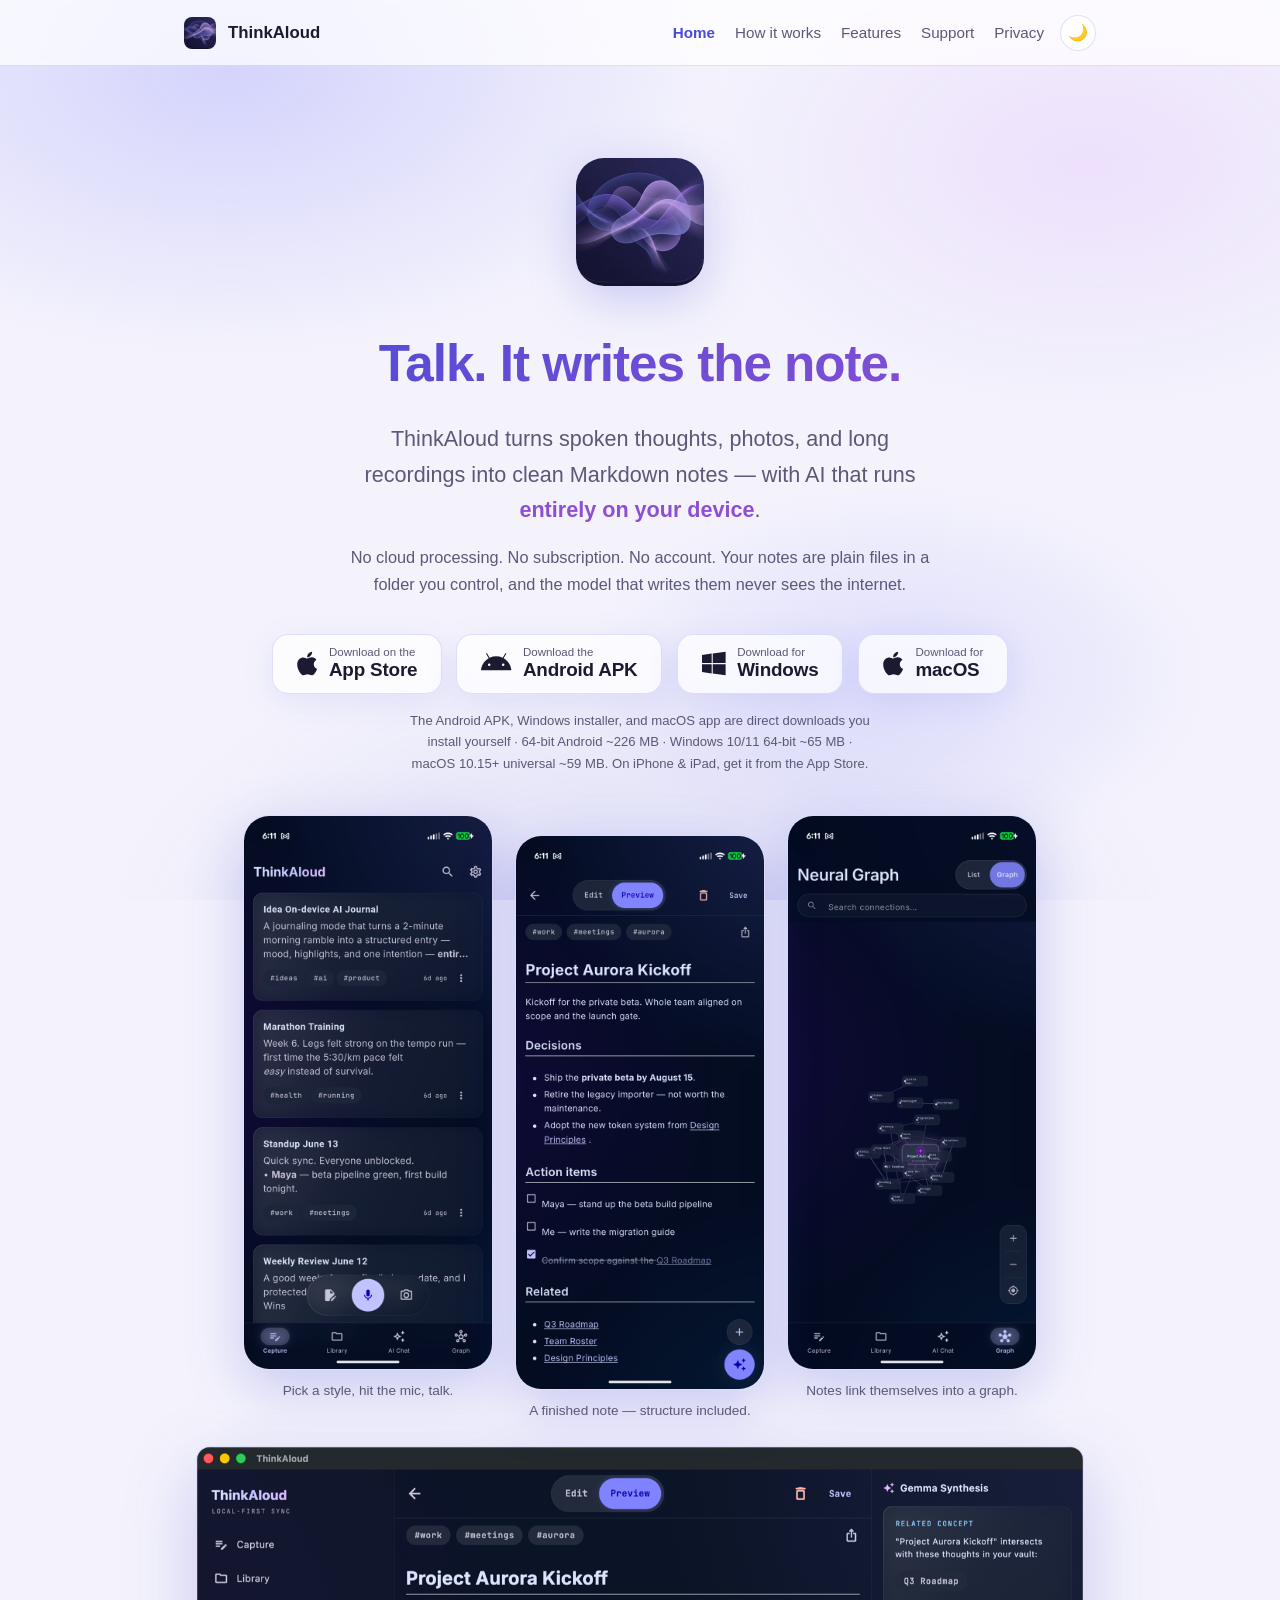
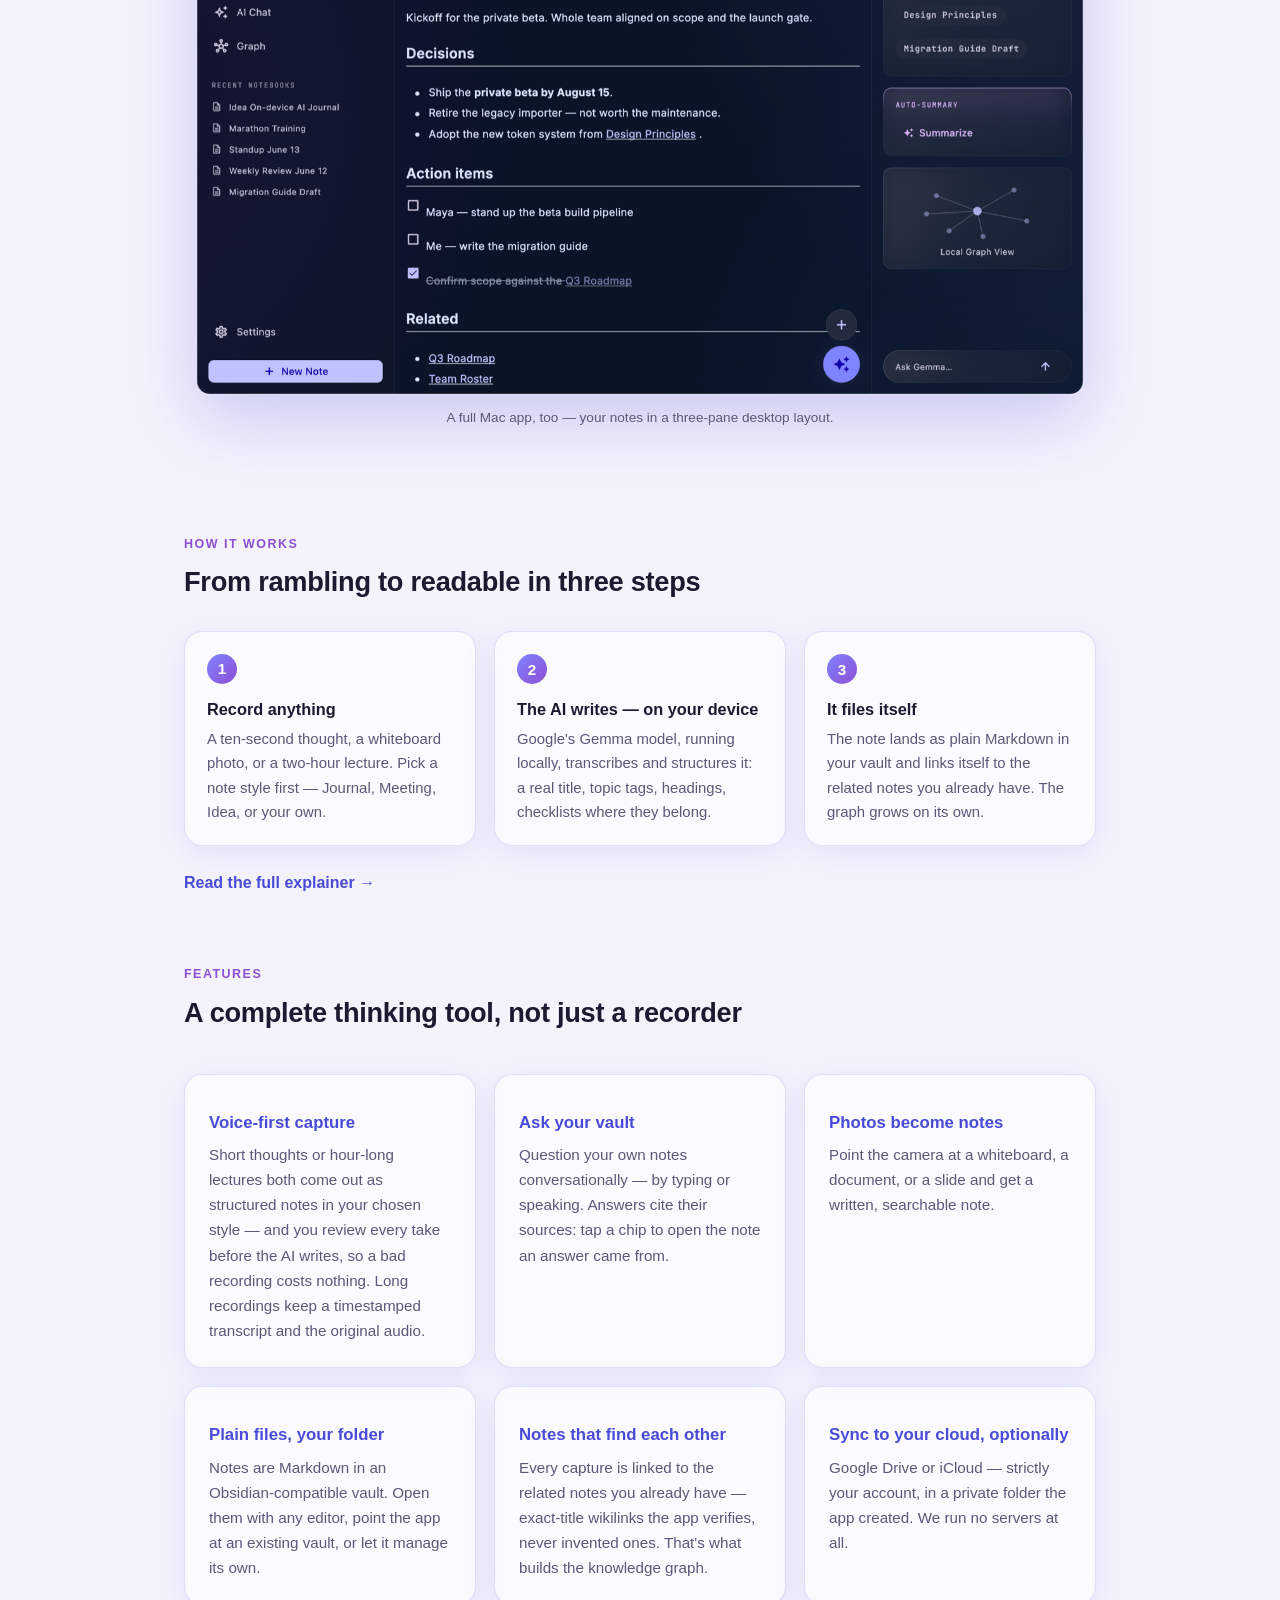
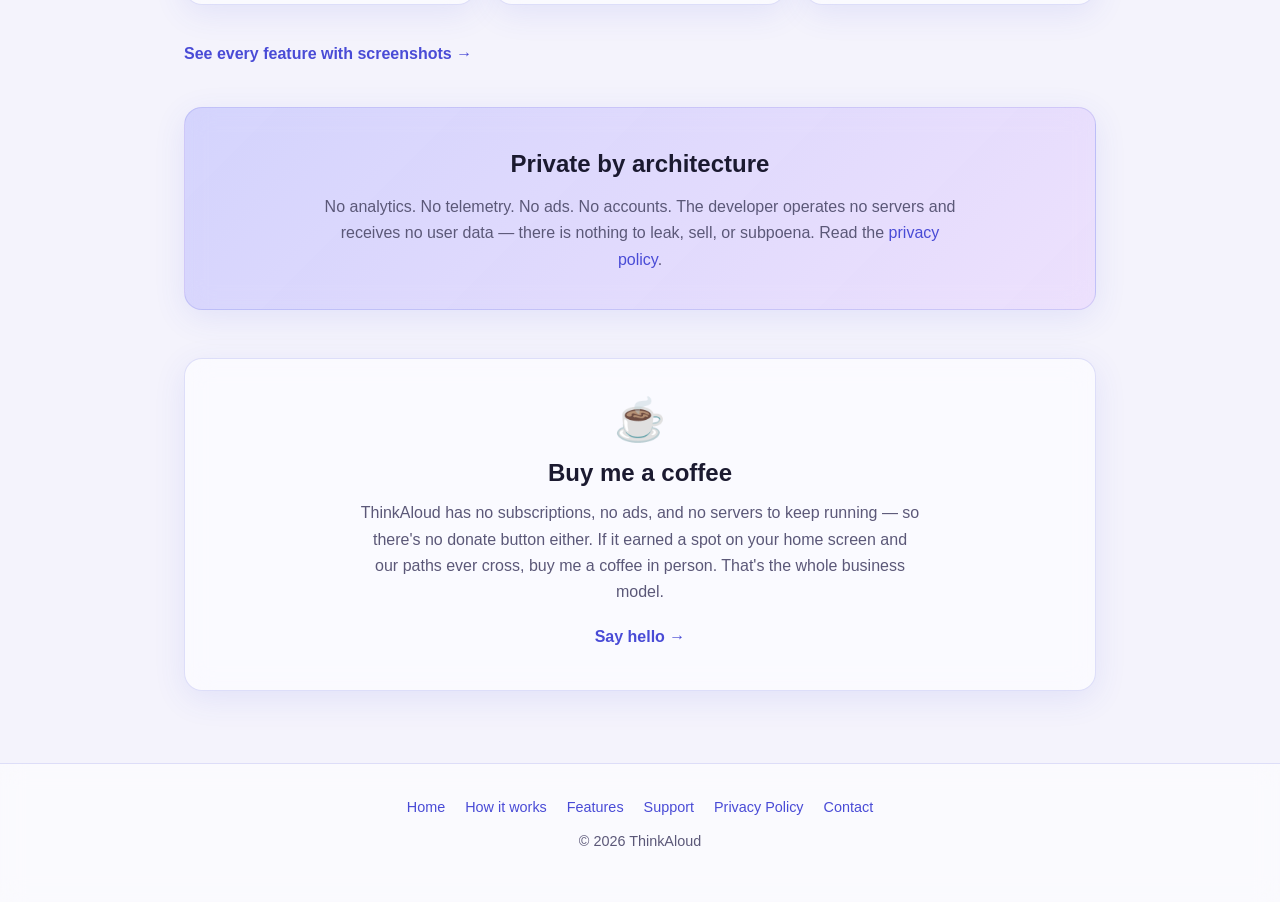
==== index.html @ c4c435a3 "feat(site): refresh app screenshots + add macOS desktop shots - Regenerate all six phone screenshots" ====
<!DOCTYPE html>
<html lang="en">
<head>
  <meta charset="utf-8">
  <meta name="viewport" content="width=device-width, initial-scale=1">
  <title>ThinkAloud — Talk. It writes the note. 100% on-device AI.</title>
  <meta name="description" content="ThinkAloud turns voice notes, photos, and quick thoughts into clean, organized Markdown notes — using AI that runs entirely on your device. No cloud processing, no subscriptions, no accounts.">
  <meta property="og:title" content="ThinkAloud">
  <meta property="og:description" content="Talk. It writes the note. 100% on-device AI.">
  <meta property="og:image" content="https://ghanashyamvtatti.github.io/thinkaloud-site/assets/icon.png">
  <link rel="icon" type="image/png" href="assets/icon.png">
  <link rel="apple-touch-icon" href="assets/icon.png">
  <link rel="stylesheet" href="assets/style.css?v=3">
  <script src="assets/theme.js?v=2"></script>
</head>
<body>

<a class="skip-link" href="#main">Skip to content</a>

<header class="site">
  <div class="wrap">
    <img src="assets/icon.png" alt="">
    <span class="name">ThinkAloud</span>
    <nav aria-label="Main">
      <a href="./" aria-current="page">Home</a>
      <a href="how/">How it works</a>
      <a href="features/">Features</a>
      <a href="support/">Support</a>
      <a href="privacy/">Privacy</a>
      <button class="theme-toggle" onclick="toggleTheme()" aria-label="Dark mode" aria-pressed="false"><span class="sun">☀️</span><span class="moon">🌙</span></button>
    </nav>
  </div>
</header>

<main id="main">
<section class="hero">
  <div class="wrap">
    <img class="icon" src="assets/icon.png" alt="ThinkAloud app icon">
    <h1>Talk. It writes the note.</h1>
    <p class="tagline">ThinkAloud turns spoken thoughts, photos, and long recordings
    into clean Markdown notes — with AI that runs <strong>entirely on your device</strong>.</p>
    <p class="sub">No cloud processing. No subscription. No account. Your notes are
    plain files in a folder you control, and the model that writes them never
    sees the internet.</p>
    <div class="store-buttons">
      <a class="store-btn" href="https://apps.apple.com/us/app/thinkaloud-notes/id6776892222"
         target="_blank" rel="noopener"
         aria-label="Download ThinkAloud on the App Store">
        <svg class="store-icon" viewBox="0 0 384 512" aria-hidden="true" focusable="false"><path d="M318.7 268.7c-.2-36.7 16.4-64.4 50-84.8-18.8-26.9-47.2-41.7-84.7-44.6-35.5-2.8-74.3 20.7-88.5 20.7-15 0-49.4-19.7-76.4-19.7C63.3 141.2 4 184.8 4 273.5q0 39.3 14.4 81.2c12.8 36.7 59 126.7 107.2 125.2 25.2-.6 43-17.9 75.8-17.9 31.8 0 48.3 17.9 76.4 17.9 48.6-.7 90.4-82.5 102.6-119.3-65.2-30.7-61.7-90-61.7-91.9zm-56.6-164.2c27.3-32.4 24.8-61.9 24-72.5-24.1 1.4-52 16.4-67.9 34.9-17.5 19.8-27.8 44.3-25.6 71.9 26.1 2 49.9-11.4 69.5-34.3z"/></svg>
        <span class="store-txt">
          <span class="store-small">Download on the</span>
          <span class="store-large">App&nbsp;Store</span>
        </span>
      </a>
      <a class="store-btn" href="https://github.com/ghanashyamvtatti/thinkaloud-site/releases/latest/download/thinkaloud-android.apk"
         aria-label="Download the ThinkAloud Android APK, version 1.0.1 — direct download">
        <svg class="store-icon" viewBox="0 0 576 512" aria-hidden="true" focusable="false"><path d="M420.55 301.93a24 24 0 1 1 24-24 24 24 0 0 1-24 24m-265.1 0a24 24 0 1 1 24-24 24 24 0 0 1-24 24m273.7-144.48 47.94-83a10 10 0 1 0-17.27-10l-48.54 84.07a301.25 301.25 0 0 0-246.56 0L116.18 64.45a10 10 0 1 0-17.27 10l47.94 83C64.53 202.22 8.24 285.55 0 384h576c-8.24-98.45-64.54-181.78-146.85-226.55"/></svg>
        <span class="store-txt">
          <span class="store-small">Download the</span>
          <span class="store-large">Android&nbsp;APK</span>
        </span>
      </a>
      <a class="store-btn" href="https://github.com/ghanashyamvtatti/thinkaloud-site/releases/latest/download/thinkaloud-windows-setup.exe"
         aria-label="Download the ThinkAloud Windows installer — direct download">
        <svg class="store-icon" viewBox="0 0 448 512" aria-hidden="true" focusable="false"><path d="M0 93.7l183.6-25.3v177.4H0V93.7zm0 324.6l183.6 25.3V268.4H0v149.9zm203.8 28L448 480V268.4H203.8v177.9zm0-380.6v180.1H448V32L203.8 65.7z"/></svg>
        <span class="store-txt">
          <span class="store-small">Download for</span>
          <span class="store-large">Windows</span>
        </span>
      </a>
      <a class="store-btn" href="https://github.com/ghanashyamvtatti/thinkaloud-site/releases/latest/download/thinkaloud-macos.dmg"
         aria-label="Download the ThinkAloud macOS app, universal build for macOS 10.15+ — direct download">
        <svg class="store-icon" viewBox="0 0 384 512" aria-hidden="true" focusable="false"><path d="M318.7 268.7c-.2-36.7 16.4-64.4 50-84.8-18.8-26.9-47.2-41.7-84.7-44.6-35.5-2.8-74.3 20.7-88.5 20.7-15 0-49.4-19.7-76.4-19.7C63.3 141.2 4 184.8 4 273.5q0 39.3 14.4 81.2c12.8 36.7 59 126.7 107.2 125.2 25.2-.6 43-17.9 75.8-17.9 31.8 0 48.3 17.9 76.4 17.9 48.6-.7 90.4-82.5 102.6-119.3-65.2-30.7-61.7-90-61.7-91.9zm-56.6-164.2c27.3-32.4 24.8-61.9 24-72.5-24.1 1.4-52 16.4-67.9 34.9-17.5 19.8-27.8 44.3-25.6 71.9 26.1 2 49.9-11.4 69.5-34.3z"/></svg>
        <span class="store-txt">
          <span class="store-small">Download for</span>
          <span class="store-large">macOS</span>
        </span>
      </a>
    </div>
    <p class="store-note">The Android APK, Windows installer, and macOS app are direct
    downloads you install yourself · 64-bit&nbsp;Android ~226&nbsp;MB · Windows&nbsp;10/11
    64-bit ~65&nbsp;MB · macOS&nbsp;10.15+ universal ~59&nbsp;MB.
    On iPhone &amp; iPad, get it from the App&nbsp;Store.</p>

    <div class="shots">
      <figure class="phone">
        <img src="assets/shots/site-01-capture.png" alt="Capture screen with template picker and recent notes" loading="lazy">
        <figcaption>Pick a style, hit the mic, talk.</figcaption>
      </figure>
      <figure class="phone">
        <img src="assets/shots/site-05-note.png" alt="A finished note with checklists, tags, and related links" loading="lazy">
        <figcaption>A finished note — structure included.</figcaption>
      </figure>
      <figure class="phone">
        <img src="assets/shots/site-04-graph.png" alt="Knowledge graph of linked notes" loading="lazy">
        <figcaption>Notes link themselves into a graph.</figcaption>
      </figure>
    </div>
    <figure class="desktop">
      <img src="assets/shots/site-mac-note.png" alt="ThinkAloud on macOS — a note open in a three-pane desktop window with the editor and an AI synthesis side panel" loading="lazy">
      <figcaption>A full Mac app, too — your notes in a three-pane desktop layout.</figcaption>
    </figure>
  </div>
</section>

<div class="wrap">

  <section class="home-section">
    <span class="kicker">How it works</span>
    <h2>From rambling to readable in three steps</h2>
  </section>
  <section class="steps">
    <div class="step">
      <h3>Record anything</h3>
      <p>A ten-second thought, a whiteboard photo, or a two-hour lecture.
      Pick a note style first — Journal, Meeting, Idea, or your own.</p>
    </div>
    <div class="step">
      <h3>The AI writes — on your device</h3>
      <p>Google's Gemma model, running locally, transcribes and structures it:
      a real title, topic tags, headings, checklists where they belong.</p>
    </div>
    <div class="step">
      <h3>It files itself</h3>
      <p>The note lands as plain Markdown in your vault and links itself to
      the related notes you already have. The graph grows on its own.</p>
    </div>
  </section>
  <p style="margin: 0 0 28px;"><a class="more-link" href="how/">Read the full explainer →</a></p>

  <section class="home-section">
    <span class="kicker">Features</span>
    <h2>A complete thinking tool, not just a recorder</h2>
  </section>
  <section class="features" style="padding-top: 24px;">
    <div class="card">
      <h3>Voice-first capture</h3>
      <p>Short thoughts or hour-long lectures both come out as structured notes
      in your chosen style — and you review every take before the AI writes,
      so a bad recording costs nothing. Long recordings keep a timestamped
      transcript and the original audio.</p>
    </div>
    <div class="card">
      <h3>Ask your vault</h3>
      <p>Question your own notes conversationally — by typing or speaking.
      Answers cite their sources: tap a chip to open the note an answer
      came from.</p>
    </div>
    <div class="card">
      <h3>Photos become notes</h3>
      <p>Point the camera at a whiteboard, a document, or a slide and get a
      written, searchable note.</p>
    </div>
    <div class="card">
      <h3>Plain files, your folder</h3>
      <p>Notes are Markdown in an Obsidian-compatible vault. Open them with any
      editor, point the app at an existing vault, or let it manage its own.</p>
    </div>
    <div class="card">
      <h3>Notes that find each other</h3>
      <p>Every capture is linked to the related notes you already have —
      exact-title wikilinks the app verifies, never invented ones. That's
      what builds the knowledge graph.</p>
    </div>
    <div class="card">
      <h3>Sync to your cloud, optionally</h3>
      <p>Google Drive or iCloud — strictly your account, in a private folder
      the app created. We run no servers at all.</p>
    </div>
  </section>
  <p style="margin: -20px 0 40px;"><a class="more-link" href="features/">See every feature with screenshots →</a></p>

  <section class="strip">
    <h2>Private by architecture</h2>
    <p>No analytics. No telemetry. No ads. No accounts. The developer operates no servers
    and receives no user data — there is nothing to leak, sell, or subpoena.
    Read the <a href="privacy/">privacy policy</a>.</p>
  </section>

  <section class="coffee">
    <div class="cup" aria-hidden="true">☕</div>
    <h2>Buy me a coffee</h2>
    <p>ThinkAloud has no subscriptions, no ads, and no servers to keep running — so
    there's no donate button either. If it earned a spot on your home screen and our
    paths ever cross, buy me a coffee in person. That's the whole business model.</p>
    <a class="more-link" href="https://github.com/ghanashyamvtatti/thinkaloud-site/issues">Say hello →</a>
  </section>
</div>
</main>

<footer class="site">
  <nav class="wrap">
    <a href="./">Home</a>
    <a href="how/">How it works</a>
    <a href="features/">Features</a>
    <a href="support/">Support</a>
    <a href="privacy/">Privacy Policy</a>
    <a href="https://github.com/ghanashyamvtatti/thinkaloud-site/issues">Contact</a>
  </nav>
  <div>&copy; 2026 ThinkAloud</div>
</footer>

</body>
</html>
---- assets/style.css ----
/* ThinkAloud site — glassmorphic, dark + light.
   Brand tokens from the app: primary #C0C1FF, container #8083FF,
   inverse #494BD6, secondary #DDB7FF.

   Theme cascade: light is the base; dark applies via prefers-color-scheme
   unless the user forced light; an explicit [data-theme] (set by theme.js,
   persisted in localStorage) always wins. */

:root {
  --bg: #f4f3fc;
  --text: #1b1a30;
  --text-dim: #5b5878;
  --primary: #494bd6;
  --primary-soft: #8083ff;
  --accent: #8d4fd3;
  --glass: rgba(255, 255, 255, 0.55);
  --glass-strong: rgba(255, 255, 255, 0.72);
  --glass-border: rgba(73, 75, 214, 0.16);
  --shadow: 0 8px 32px rgba(73, 75, 214, 0.10);
  --aurora-a: rgba(128, 131, 255, 0.28);
  --aurora-b: rgba(221, 183, 255, 0.30);
  --aurora-c: rgba(73, 75, 214, 0.14);
  --icon-glow: rgba(73, 75, 214, 0.25);
  --sun-display: none;
  --moon-display: inline;
  --radius: 18px;
  --max-w: 960px;
  color-scheme: light;
}

@media (prefers-color-scheme: dark) {
  :root:not([data-theme="light"]) {
    --bg: #100e1d;
    --text: #e7e5f4;
    --text-dim: #a5a1c2;
    --primary: #c0c1ff;
    --primary-soft: #8083ff;
    --accent: #ddb7ff;
    --glass: rgba(30, 27, 52, 0.45);
    --glass-strong: rgba(24, 21, 42, 0.66);
    --glass-border: rgba(192, 193, 255, 0.13);
    --shadow: 0 8px 32px rgba(0, 0, 0, 0.35);
    --aurora-a: rgba(128, 131, 255, 0.20);
    --aurora-b: rgba(221, 183, 255, 0.10);
    --aurora-c: rgba(73, 75, 214, 0.22);
    --icon-glow: rgba(128, 131, 255, 0.40);
    --sun-display: inline;
    --moon-display: none;
    color-scheme: dark;
  }
}

:root[data-theme="dark"] {
  --bg: #100e1d;
  --text: #e7e5f4;
  --text-dim: #a5a1c2;
  --primary: #c0c1ff;
  --primary-soft: #8083ff;
  --accent: #ddb7ff;
  --glass: rgba(30, 27, 52, 0.45);
  --glass-strong: rgba(24, 21, 42, 0.66);
  --glass-border: rgba(192, 193, 255, 0.13);
  --shadow: 0 8px 32px rgba(0, 0, 0, 0.35);
  --aurora-a: rgba(128, 131, 255, 0.20);
  --aurora-b: rgba(221, 183, 255, 0.10);
  --aurora-c: rgba(73, 75, 214, 0.22);
  --icon-glow: rgba(128, 131, 255, 0.40);
  --sun-display: inline;
  --moon-display: none;
  color-scheme: dark;
}

* { margin: 0; padding: 0; box-sizing: border-box; }

html { scroll-behavior: smooth; }

body {
  font-family: -apple-system, BlinkMacSystemFont, "Segoe UI", Roboto,
    "Helvetica Neue", Arial, sans-serif;
  background: var(--bg);
  color: var(--text);
  line-height: 1.65;
  -webkit-font-smoothing: antialiased;
  transition: background 0.35s ease, color 0.35s ease;
  min-height: 100vh;
  position: relative;
}

/* ── Aurora backdrop ──────────────────────────────────────── */
body::before,
body::after {
  content: "";
  position: fixed;
  inset: 0;
  z-index: -1;
  pointer-events: none;
}
body::before {
  background:
    radial-gradient(ellipse 55% 45% at 18% 8%, var(--aurora-a), transparent 70%),
    radial-gradient(ellipse 45% 40% at 85% 18%, var(--aurora-b), transparent 70%),
    radial-gradient(ellipse 60% 50% at 50% 105%, var(--aurora-c), transparent 70%);
  animation: aurora-drift 26s ease-in-out infinite alternate;
}
body::after {
  background:
    radial-gradient(ellipse 35% 30% at 70% 75%, var(--aurora-a), transparent 70%);
  opacity: 0.7;
  animation: aurora-drift 34s ease-in-out infinite alternate-reverse;
}
@keyframes aurora-drift {
  from { transform: translate3d(-2%, -1%, 0) scale(1); }
  to   { transform: translate3d(2%, 2%, 0) scale(1.06); }
}
@media (prefers-reduced-motion: reduce) {
  body::before, body::after { animation: none; }
}

a { color: var(--primary); text-decoration: none; }
a:hover { text-decoration: underline; }

.wrap { max-width: var(--max-w); margin: 0 auto; padding: 0 24px; }

/* ── Header / nav (glass bar) ─────────────────────────────── */
header.site {
  border-bottom: 1px solid var(--glass-border);
  background: var(--glass-strong);
  -webkit-backdrop-filter: blur(16px) saturate(1.4);
  backdrop-filter: blur(16px) saturate(1.4);
  position: sticky; top: 0; z-index: 10;
}
header.site .wrap {
  display: flex; align-items: center; gap: 12px;
  padding-top: 14px; padding-bottom: 14px;
}
header.site img { width: 32px; height: 32px; border-radius: 8px; }
header.site .name { font-weight: 700; font-size: 1.05rem; color: var(--text); }
header.site nav { margin-left: auto; display: flex; gap: 12px; align-items: center; }
/* Padding keeps each link at a ≥24px target (WCAG 2.5.8). */
header.site nav a { color: var(--text-dim); font-size: 0.95rem; padding: 6px 4px; }
header.site nav a:hover { color: var(--primary); text-decoration: none; }
/* You-are-here state (WCAG 4.1.2 via aria-current; NN/g visibility of status). */
header.site nav a[aria-current="page"] { color: var(--primary); font-weight: 600; }

/* ── Skip link (WCAG 2.4.1 Bypass Blocks) ─────────────────── */
.skip-link {
  position: absolute; left: -9999px; top: 0; z-index: 100;
  background: var(--primary); color: var(--bg);
  padding: 10px 18px; border-radius: 0 0 10px 0; font-weight: 600;
}
.skip-link:focus { left: 0; }

/* ── Visible keyboard focus (WCAG 2.4.7) ──────────────────── */
a:focus-visible, button:focus-visible {
  outline: 2px solid var(--primary);
  outline-offset: 3px;
  border-radius: 4px;
}

/* ── Theme toggle ─────────────────────────────────────────── */
.theme-toggle {
  width: 36px; height: 36px; border-radius: 50%;
  border: 1px solid var(--glass-border);
  background: var(--glass);
  -webkit-backdrop-filter: blur(10px);
  backdrop-filter: blur(10px);
  cursor: pointer; font-size: 1rem; line-height: 1;
  display: inline-flex; align-items: center; justify-content: center;
  transition: transform 0.2s ease, box-shadow 0.2s ease;
}
.theme-toggle:hover { transform: scale(1.08); box-shadow: var(--shadow); }
.theme-toggle .sun { display: var(--sun-display); }
.theme-toggle .moon { display: var(--moon-display); }

/* ── Hero ─────────────────────────────────────────────────── */
.hero { text-align: center; padding: 92px 0 64px; }
.hero img.icon {
  width: 128px; height: 128px; border-radius: 28px;
  box-shadow: 0 12px 48px var(--icon-glow);
  margin-bottom: 28px;
}
.hero h1 {
  font-size: 3.2rem; letter-spacing: -0.02em;
  background: linear-gradient(120deg, var(--primary), var(--accent));
  -webkit-background-clip: text;
  background-clip: text;
  -webkit-text-fill-color: transparent;
  color: transparent;
}
.hero p.tagline {
  font-size: 1.35rem; color: var(--text-dim);
  max-width: 560px; margin: 14px auto 0;
}
.hero p.tagline strong { color: var(--accent); font-weight: 600; }
/* ── Store / download buttons ─────────────────────────────────
   Two-line app-badge style (small label over store name) with a
   brand glyph. Glass surface so they read as the same family as the
   rest of the site in both themes. min-height keeps the tap target
   well above 44px (WCAG 2.5.8 / Apple HIG / Material). */
.hero .store-buttons {
  margin-top: 36px; display: flex; gap: 14px;
  justify-content: center; flex-wrap: wrap;
}
.store-btn {
  display: inline-flex; align-items: center; gap: 12px;
  min-height: 60px; padding: 10px 24px; border-radius: 16px;
  border: 1px solid var(--glass-border);
  background: var(--glass-strong);
  -webkit-backdrop-filter: blur(14px) saturate(1.3);
  backdrop-filter: blur(14px) saturate(1.3);
  color: var(--text);
  box-shadow: var(--shadow);
  transition: transform 0.2s ease, box-shadow 0.2s ease, border-color 0.2s ease;
}
.store-btn:hover {
  text-decoration: none;
  transform: translateY(-3px);
  border-color: var(--primary-soft);
  box-shadow: 0 14px 44px var(--icon-glow);
}
.store-btn .store-icon { height: 27px; width: auto; flex: none; fill: currentColor; }
.store-btn .store-txt {
  display: flex; flex-direction: column; align-items: flex-start; line-height: 1.15;
}
.store-btn .store-small { font-size: 0.72rem; color: var(--text-dim); }
.store-btn .store-large { font-size: 1.18rem; font-weight: 700; letter-spacing: -0.01em; }
.hero .store-note {
  margin: 16px auto 0; max-width: 470px;
  font-size: 0.82rem; color: var(--text-dim);
}

/* ── Feature grid (glass cards) ───────────────────────────── */
.features {
  display: grid; grid-template-columns: repeat(auto-fit, minmax(260px, 1fr));
  gap: 18px; padding: 56px 0;
}
.card {
  background: var(--glass);
  border: 1px solid var(--glass-border);
  border-radius: var(--radius);
  padding: 24px;
  -webkit-backdrop-filter: blur(14px) saturate(1.3);
  backdrop-filter: blur(14px) saturate(1.3);
  box-shadow: var(--shadow);
  transition: transform 0.25s ease, box-shadow 0.25s ease;
}
.card:hover {
  transform: translateY(-3px);
  box-shadow: 0 14px 44px var(--icon-glow);
}
.card .emoji { font-size: 1.6rem; }
.card h3 { margin: 10px 0 6px; font-size: 1.05rem; color: var(--primary); }
.card p { color: var(--text-dim); font-size: 0.95rem; }

/* ── Privacy strip ────────────────────────────────────────── */
.strip {
  border: 1px solid var(--glass-border);
  border-radius: var(--radius);
  background: linear-gradient(135deg, var(--aurora-a), var(--aurora-b));
  -webkit-backdrop-filter: blur(14px);
  backdrop-filter: blur(14px);
  box-shadow: var(--shadow);
  padding: 36px; text-align: center; margin-bottom: 72px;
}
.strip h2 { font-size: 1.5rem; margin-bottom: 10px; }
.strip p { color: var(--text-dim); max-width: 640px; margin: 0 auto; }

/* ── Buy-me-a-coffee strip ────────────────────────────────── */
.coffee {
  border: 1px solid var(--glass-border);
  border-radius: var(--radius);
  background: var(--glass);
  -webkit-backdrop-filter: blur(14px) saturate(1.3);
  backdrop-filter: blur(14px) saturate(1.3);
  box-shadow: var(--shadow);
  padding: 40px 36px; text-align: center; margin: -24px 0 72px;
}
.coffee .cup { font-size: 2.6rem; line-height: 1; }
.coffee h2 { font-size: 1.5rem; margin: 12px 0 8px; }
.coffee p { color: var(--text-dim); max-width: 560px; margin: 0 auto; }
.coffee .more-link { display: inline-block; margin-top: 18px; }

/* ── Article pages (support / privacy) ────────────────────── */
article { padding: 56px 0 80px; }
article h1 { font-size: 2.2rem; letter-spacing: -0.02em; margin-bottom: 6px; }
article p.meta { color: var(--text-dim); font-size: 0.9rem; margin-bottom: 36px; }
article h2 {
  font-size: 1.35rem; margin: 40px 0 12px; color: var(--primary);
  padding-top: 8px;
}
article h3 { font-size: 1.05rem; margin: 24px 0 8px; color: var(--accent); }
article p, article li { color: var(--text); }
article p { margin: 12px 0; }
article ul { margin: 12px 0 12px 26px; }
article li { margin: 6px 0; }
article .note {
  background: var(--glass);
  border: 1px solid var(--glass-border);
  border-left: 3px solid var(--primary-soft);
  border-radius: 10px; padding: 16px 20px; margin: 20px 0;
  color: var(--text-dim);
  -webkit-backdrop-filter: blur(12px);
  backdrop-filter: blur(12px);
}
article code {
  background: var(--glass);
  border: 1px solid var(--glass-border);
  border-radius: 5px; padding: 1px 6px; font-size: 0.9em;
}

/* ── Footer ───────────────────────────────────────────────── */
footer.site {
  border-top: 1px solid var(--glass-border);
  background: var(--glass);
  -webkit-backdrop-filter: blur(12px);
  backdrop-filter: blur(12px);
  padding: 32px 0 48px; text-align: center;
  color: var(--text-dim); font-size: 0.9rem;
}
footer.site nav { margin-bottom: 10px; display: flex; gap: 20px; justify-content: center; flex-wrap: wrap; }

@media (max-width: 600px) {
  .hero h1 { font-size: 2.3rem; }
  .hero p.tagline { font-size: 1.1rem; }
}

/* ── Small screens: stack the header ──────────────────────────
   Brand on the first row (theme toggle pinned to its right), nav links on
   a full-width second row. The nav strip scroll-overflows on very narrow
   screens instead of clipping links off the edge. */
@media (max-width: 640px) {
  header.site .wrap {
    flex-wrap: wrap;
    position: relative;
    padding-top: 10px; padding-bottom: 8px;
    row-gap: 2px;
  }
  header.site nav {
    margin-left: 0;
    flex-basis: 100%;
    gap: 2px;
    overflow-x: auto;
    -webkit-overflow-scrolling: touch;
    scrollbar-width: none;
  }
  header.site nav::-webkit-scrollbar { display: none; }
  header.site nav a {
    white-space: nowrap;
    font-size: 0.88rem;
    padding: 8px 5px;
  }
  header.site nav a:first-child { padding-left: 0; }
  header.site .theme-toggle {
    position: absolute;
    top: 9px; right: 24px;
    width: 34px; height: 34px;
  }
}

/* ── Hero CTA + screenshot strip ──────────────────────────── */
.hero .sub {
  color: var(--text-dim); font-size: 1.02rem;
  max-width: 600px; margin: 16px auto 0;
}
.shots {
  display: flex; gap: 22px; justify-content: center; align-items: flex-start;
  flex-wrap: wrap; padding: 40px 0 8px;
}
.phone {
  margin: 0; max-width: 250px;
}
.phone img {
  width: 100%; height: auto; display: block;
  border-radius: 26px;
  border: 1px solid var(--glass-border);
  box-shadow: 0 18px 56px var(--icon-glow);
  background: var(--glass-strong);
}
.phone figcaption {
  text-align: center; color: var(--text-dim);
  font-size: 0.85rem; margin-top: 10px;
}
.shots .phone:nth-child(2) { transform: translateY(20px); }

/* ── macOS desktop screenshots ─────────────────────────────── */
.desktop { margin: 36px auto 0; max-width: 920px; padding: 0 12px; }
.desktop img {
  width: 100%; height: auto; display: block;
  border-radius: 14px;
  border: 1px solid var(--glass-border);
  box-shadow: 0 24px 70px var(--icon-glow);
  background: var(--glass-strong);
}
.desktop figcaption {
  text-align: center; color: var(--text-dim);
  font-size: 0.85rem; margin-top: 12px;
}
.desktop-section { padding: 28px 0 8px; text-align: center; }
.desktop-section .feature-copy { max-width: 720px; margin: 0 auto; }
.desktop-pair {
  display: flex; gap: 22px; justify-content: center;
  align-items: flex-start; flex-wrap: wrap; margin-top: 24px;
}
.desktop-pair .desktop { max-width: 540px; flex: 1 1 440px; margin: 0; }

@media (max-width: 600px) {
  .shots .phone:nth-child(2) { transform: none; }
  .phone { max-width: 78%; }
}

/* ── Numbered steps ───────────────────────────────────────── */
.steps {
  display: grid; grid-template-columns: repeat(auto-fit, minmax(240px, 1fr));
  gap: 18px; padding: 12px 0 24px;
  counter-reset: step;
}
.step {
  background: var(--glass);
  border: 1px solid var(--glass-border);
  border-radius: var(--radius); padding: 22px 22px 20px;
  -webkit-backdrop-filter: blur(14px) saturate(1.3);
  backdrop-filter: blur(14px) saturate(1.3);
  box-shadow: var(--shadow);
  counter-increment: step;
}
.step::before {
  content: counter(step);
  display: inline-flex; align-items: center; justify-content: center;
  width: 30px; height: 30px; border-radius: 50%;
  background: linear-gradient(135deg, var(--primary-soft), var(--accent));
  color: #fff; font-weight: 700; font-size: 0.95rem;
  margin-bottom: 12px;
}
.step h3 { font-size: 1.02rem; margin-bottom: 4px; }
.step p { color: var(--text-dim); font-size: 0.93rem; }

/* ── Section headings on the home page ────────────────────── */
.home-section { padding: 36px 0 8px; }
.home-section .kicker {
  text-transform: uppercase; letter-spacing: 0.12em; font-size: 0.78rem;
  color: var(--accent); font-weight: 700;
}
.home-section h2 { font-size: 1.7rem; letter-spacing: -0.01em; margin: 4px 0 6px; }
.home-section > p { color: var(--text-dim); max-width: 640px; }
.more-link { font-weight: 600; }

/* ── Feature rows (features page) ─────────────────────────── */
.feature-row {
  display: grid; grid-template-columns: 1fr 280px;
  gap: 36px; align-items: center;
  padding: 36px 0; border-bottom: 1px solid var(--glass-border);
}
.feature-row:last-of-type { border-bottom: none; }
.feature-row.flip { grid-template-columns: 280px 1fr; }
.feature-row.flip .feature-copy { order: 2; }
.feature-row .kicker {
  text-transform: uppercase; letter-spacing: 0.12em; font-size: 0.76rem;
  color: var(--accent); font-weight: 700;
}
.feature-row h2 { font-size: 1.45rem; margin: 4px 0 10px; letter-spacing: -0.01em; }
.feature-row p { color: var(--text-dim); margin: 8px 0; }
.feature-row ul { margin: 10px 0 0 20px; color: var(--text-dim); }
.feature-row li { margin: 5px 0; }
.feature-row li strong, .feature-row p strong { color: var(--text); font-weight: 600; }
@media (max-width: 720px) {
  .feature-row, .feature-row.flip { grid-template-columns: 1fr; }
  .feature-row.flip .feature-copy { order: 0; }
  .feature-row .phone { margin: 0 auto; }
}
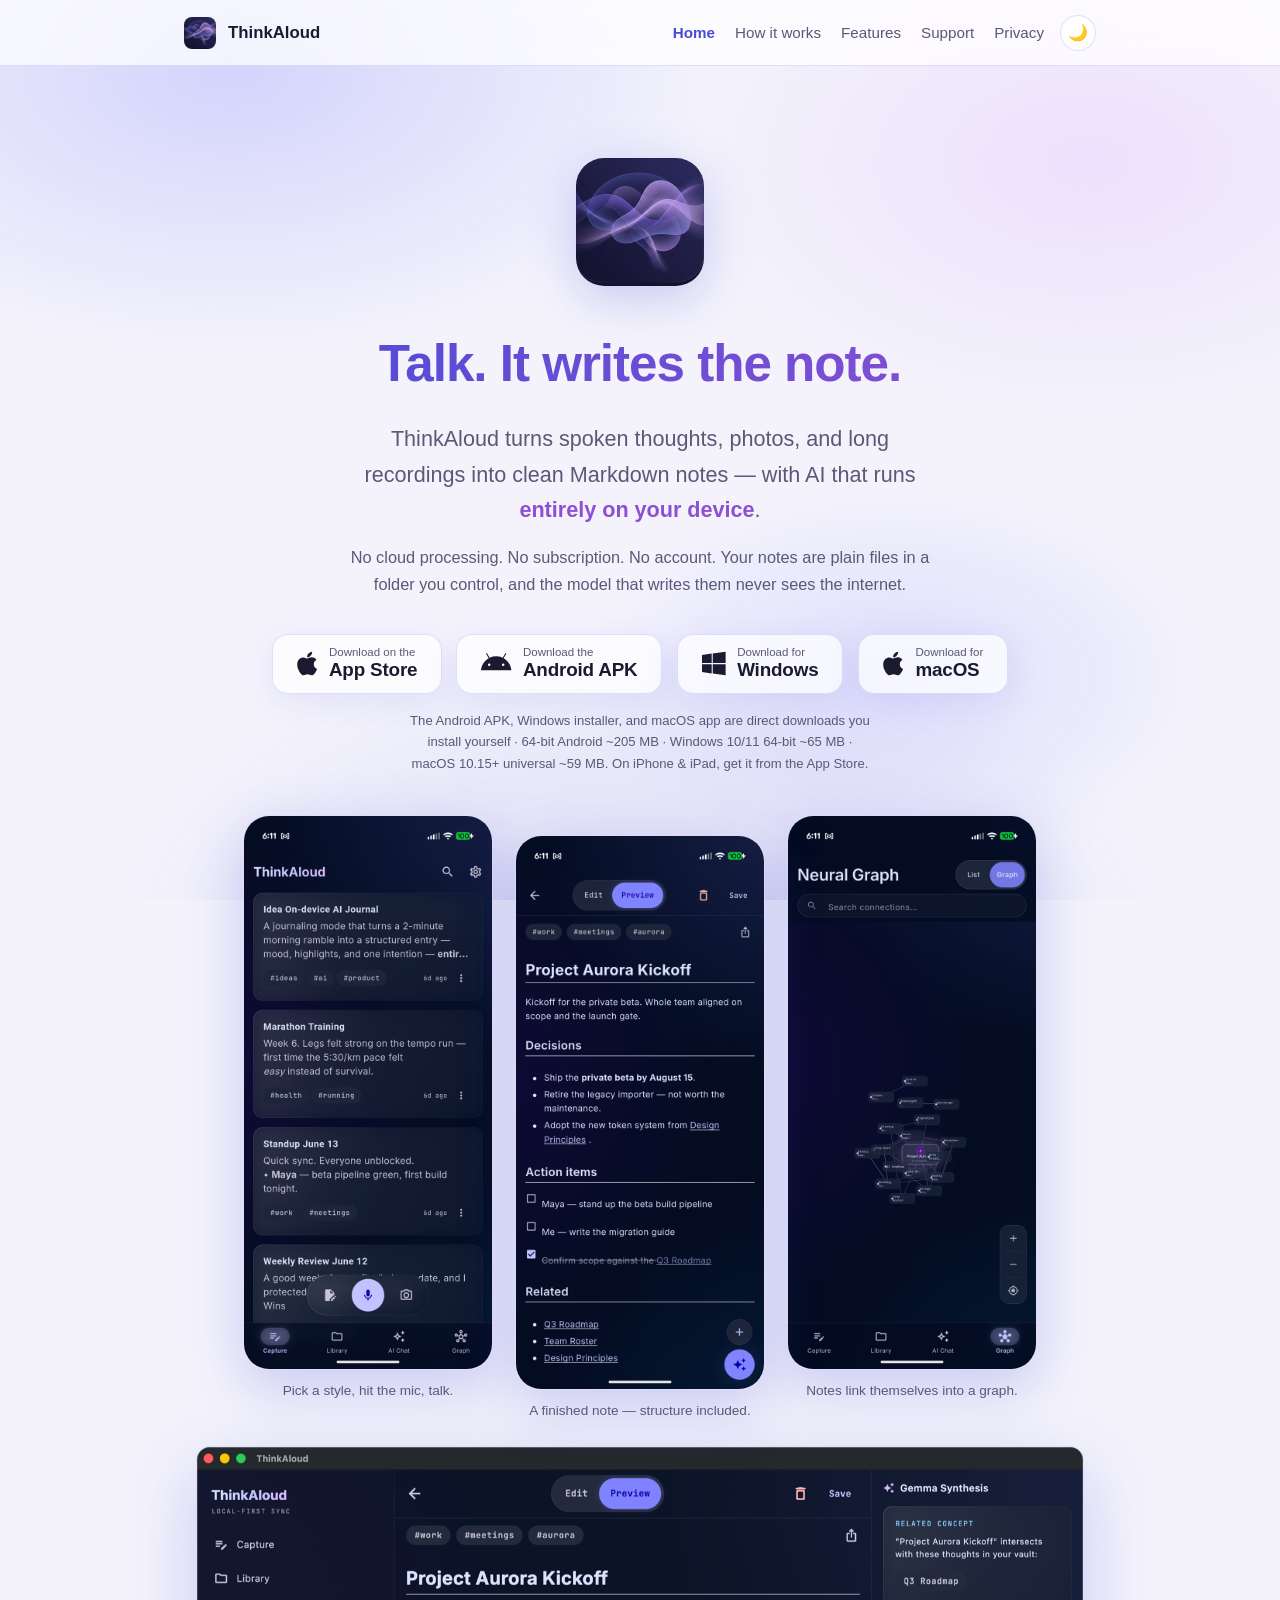
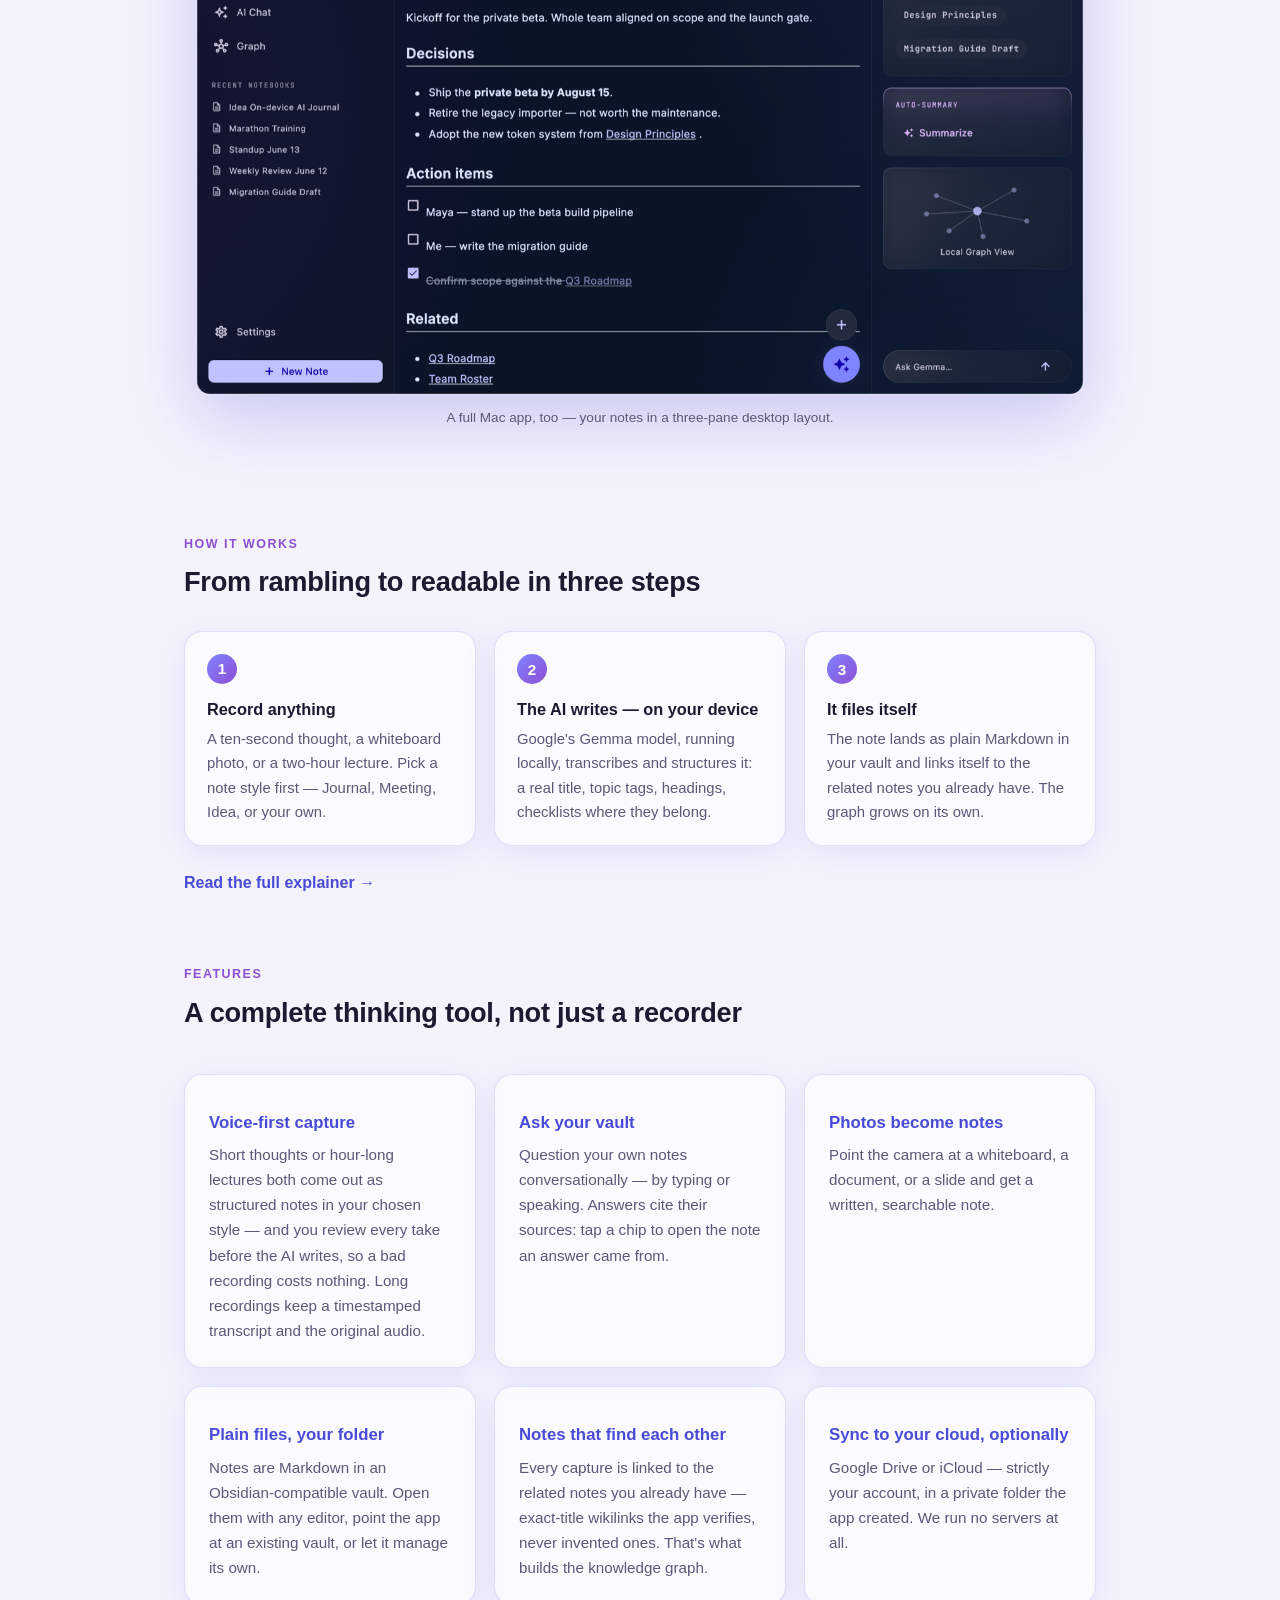
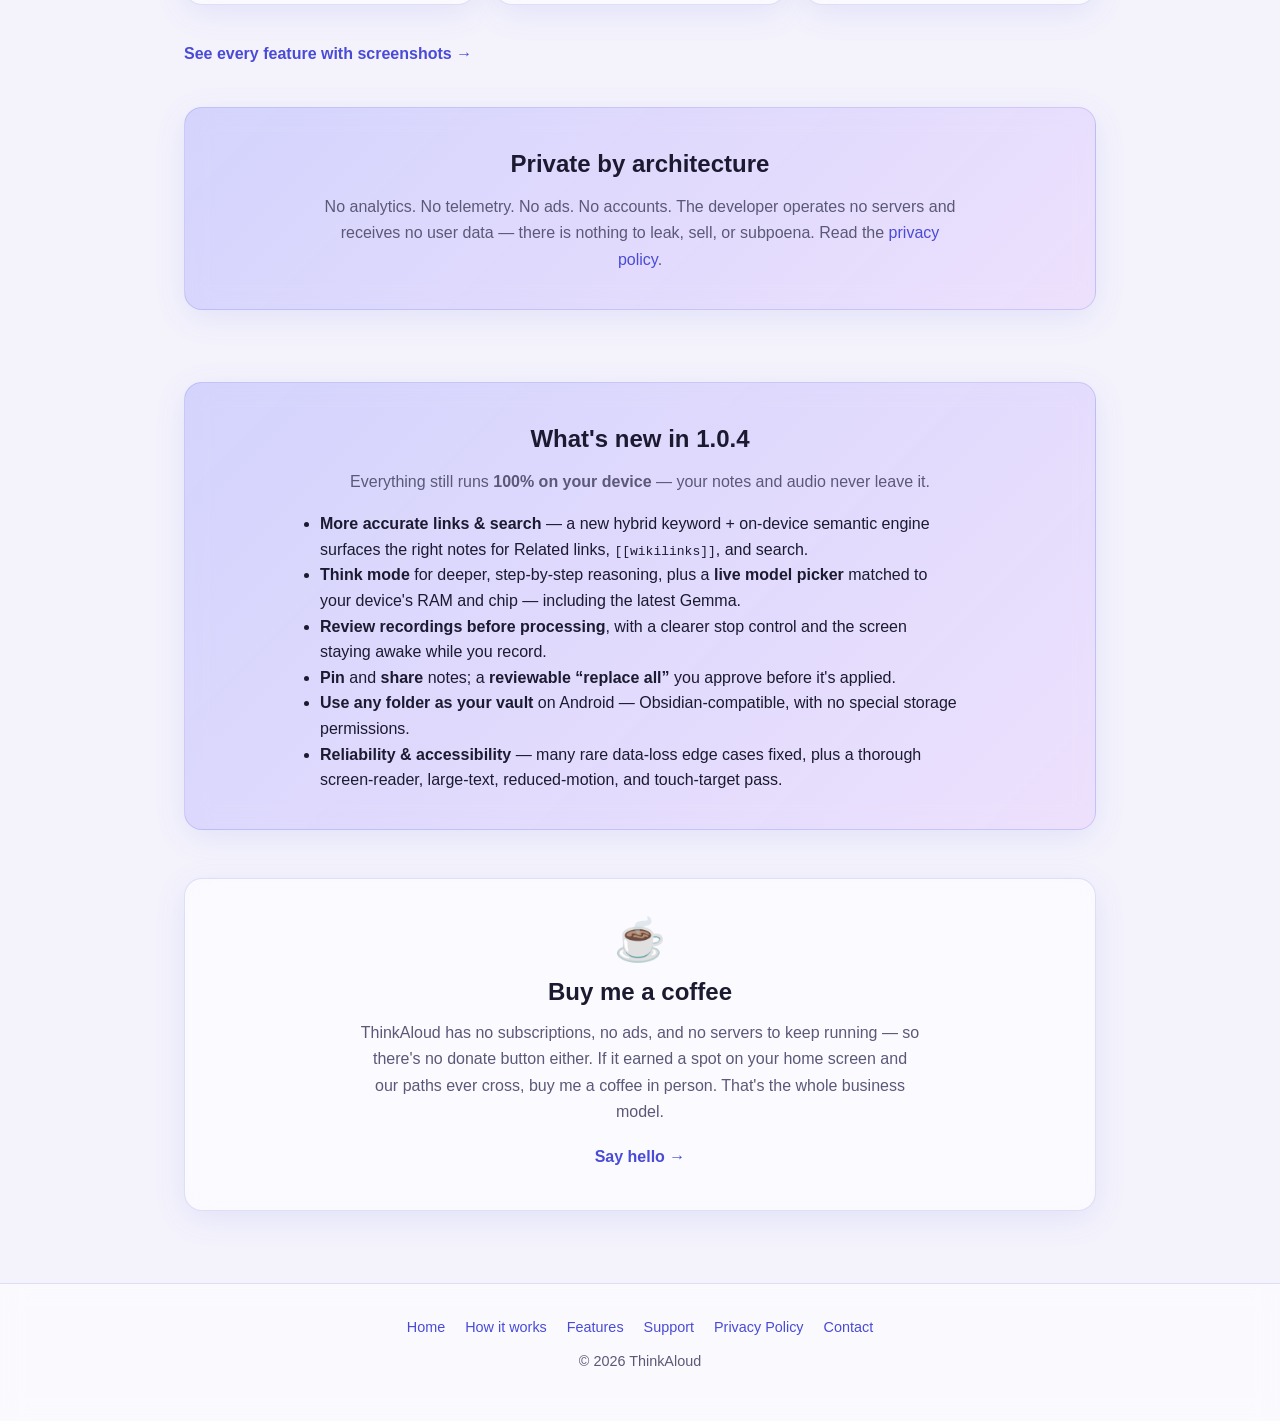
==== commit a02b9c0c: "Site: ThinkAloud 1.0.4 — bump Android download + add What's-New changelog Android APK updated to 1.0" ====
--- a/index.html
+++ b/index.html
@@ -53,7 +53,7 @@
         </span>
       </a>
       <a class="store-btn" href="https://github.com/ghanashyamvtatti/thinkaloud-site/releases/latest/download/thinkaloud-android.apk"
-         aria-label="Download the ThinkAloud Android APK, version 1.0.1 — direct download">
+         aria-label="Download the ThinkAloud Android APK, version 1.0.4 — direct download">
         <svg class="store-icon" viewBox="0 0 576 512" aria-hidden="true" focusable="false"><path d="M420.55 301.93a24 24 0 1 1 24-24 24 24 0 0 1-24 24m-265.1 0a24 24 0 1 1 24-24 24 24 0 0 1-24 24m273.7-144.48 47.94-83a10 10 0 1 0-17.27-10l-48.54 84.07a301.25 301.25 0 0 0-246.56 0L116.18 64.45a10 10 0 1 0-17.27 10l47.94 83C64.53 202.22 8.24 285.55 0 384h576c-8.24-98.45-64.54-181.78-146.85-226.55"/></svg>
         <span class="store-txt">
           <span class="store-small">Download the</span>
@@ -78,7 +78,7 @@
       </a>
     </div>
     <p class="store-note">The Android APK, Windows installer, and macOS app are direct
-    downloads you install yourself · 64-bit&nbsp;Android ~226&nbsp;MB · Windows&nbsp;10/11
+    downloads you install yourself · 64-bit&nbsp;Android ~205&nbsp;MB · Windows&nbsp;10/11
     64-bit ~65&nbsp;MB · macOS&nbsp;10.15+ universal ~59&nbsp;MB.
     On iPhone &amp; iPad, get it from the App&nbsp;Store.</p>
 
@@ -177,6 +177,29 @@
     Read the <a href="privacy/">privacy policy</a>.</p>
   </section>
 
+  <section class="strip" id="changelog">
+    <h2>What's new in 1.0.4</h2>
+    <p>Everything still runs <strong>100% on your device</strong> — your notes and
+    audio never leave it.</p>
+    <ul style="max-width: 640px; margin: 16px auto 0; text-align: left; line-height: 1.6;">
+      <li><strong>More accurate links &amp; search</strong> — a new hybrid keyword +
+      on-device semantic engine surfaces the right notes for Related links,
+      <code>[[wikilinks]]</code>, and search.</li>
+      <li><strong>Think mode</strong> for deeper, step-by-step reasoning, plus a
+      <strong>live model picker</strong> matched to your device's RAM and chip —
+      including the latest Gemma.</li>
+      <li><strong>Review recordings before processing</strong>, with a clearer stop
+      control and the screen staying awake while you record.</li>
+      <li><strong>Pin</strong> and <strong>share</strong> notes; a
+      <strong>reviewable “replace all”</strong> you approve before it's applied.</li>
+      <li><strong>Use any folder as your vault</strong> on Android — Obsidian-compatible,
+      with no special storage permissions.</li>
+      <li><strong>Reliability &amp; accessibility</strong> — many rare data-loss edge
+      cases fixed, plus a thorough screen-reader, large-text, reduced-motion, and
+      touch-target pass.</li>
+    </ul>
+  </section>
+
   <section class="coffee">
     <div class="cup" aria-hidden="true">☕</div>
     <h2>Buy me a coffee</h2>
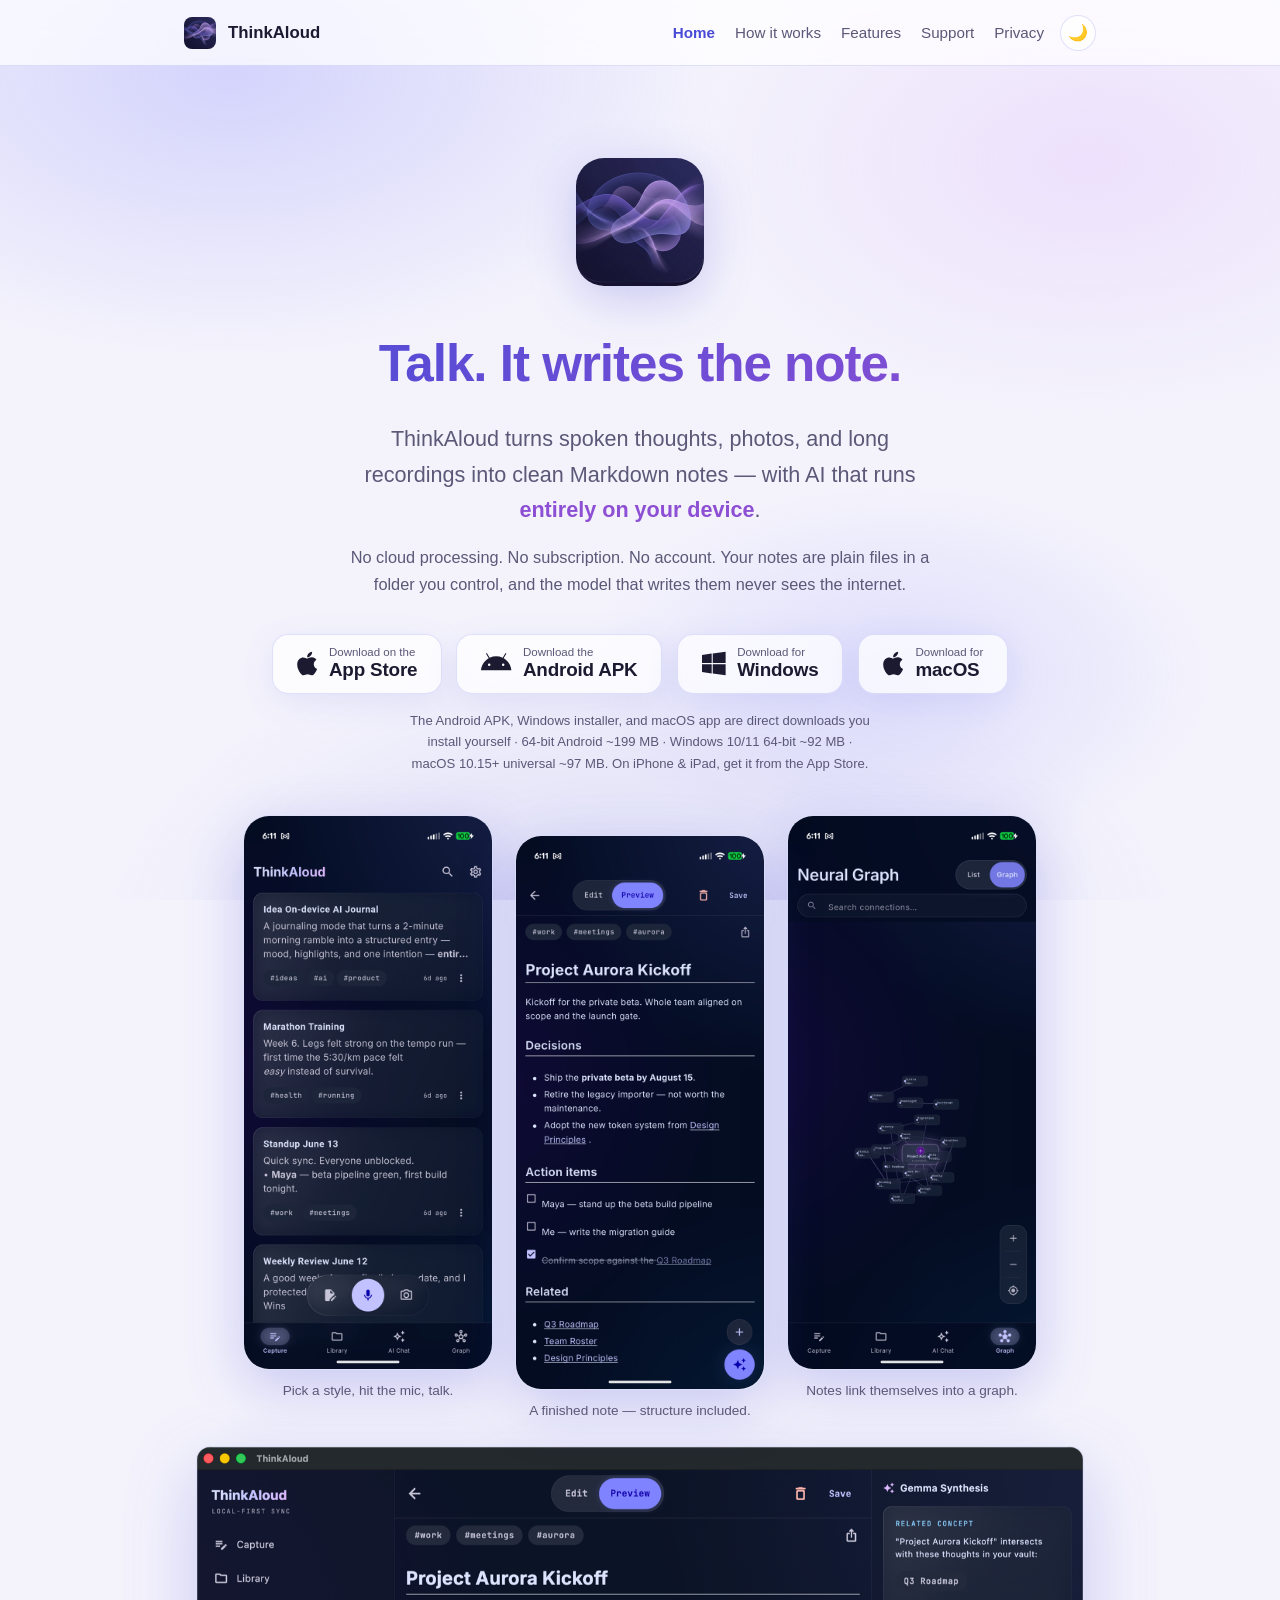
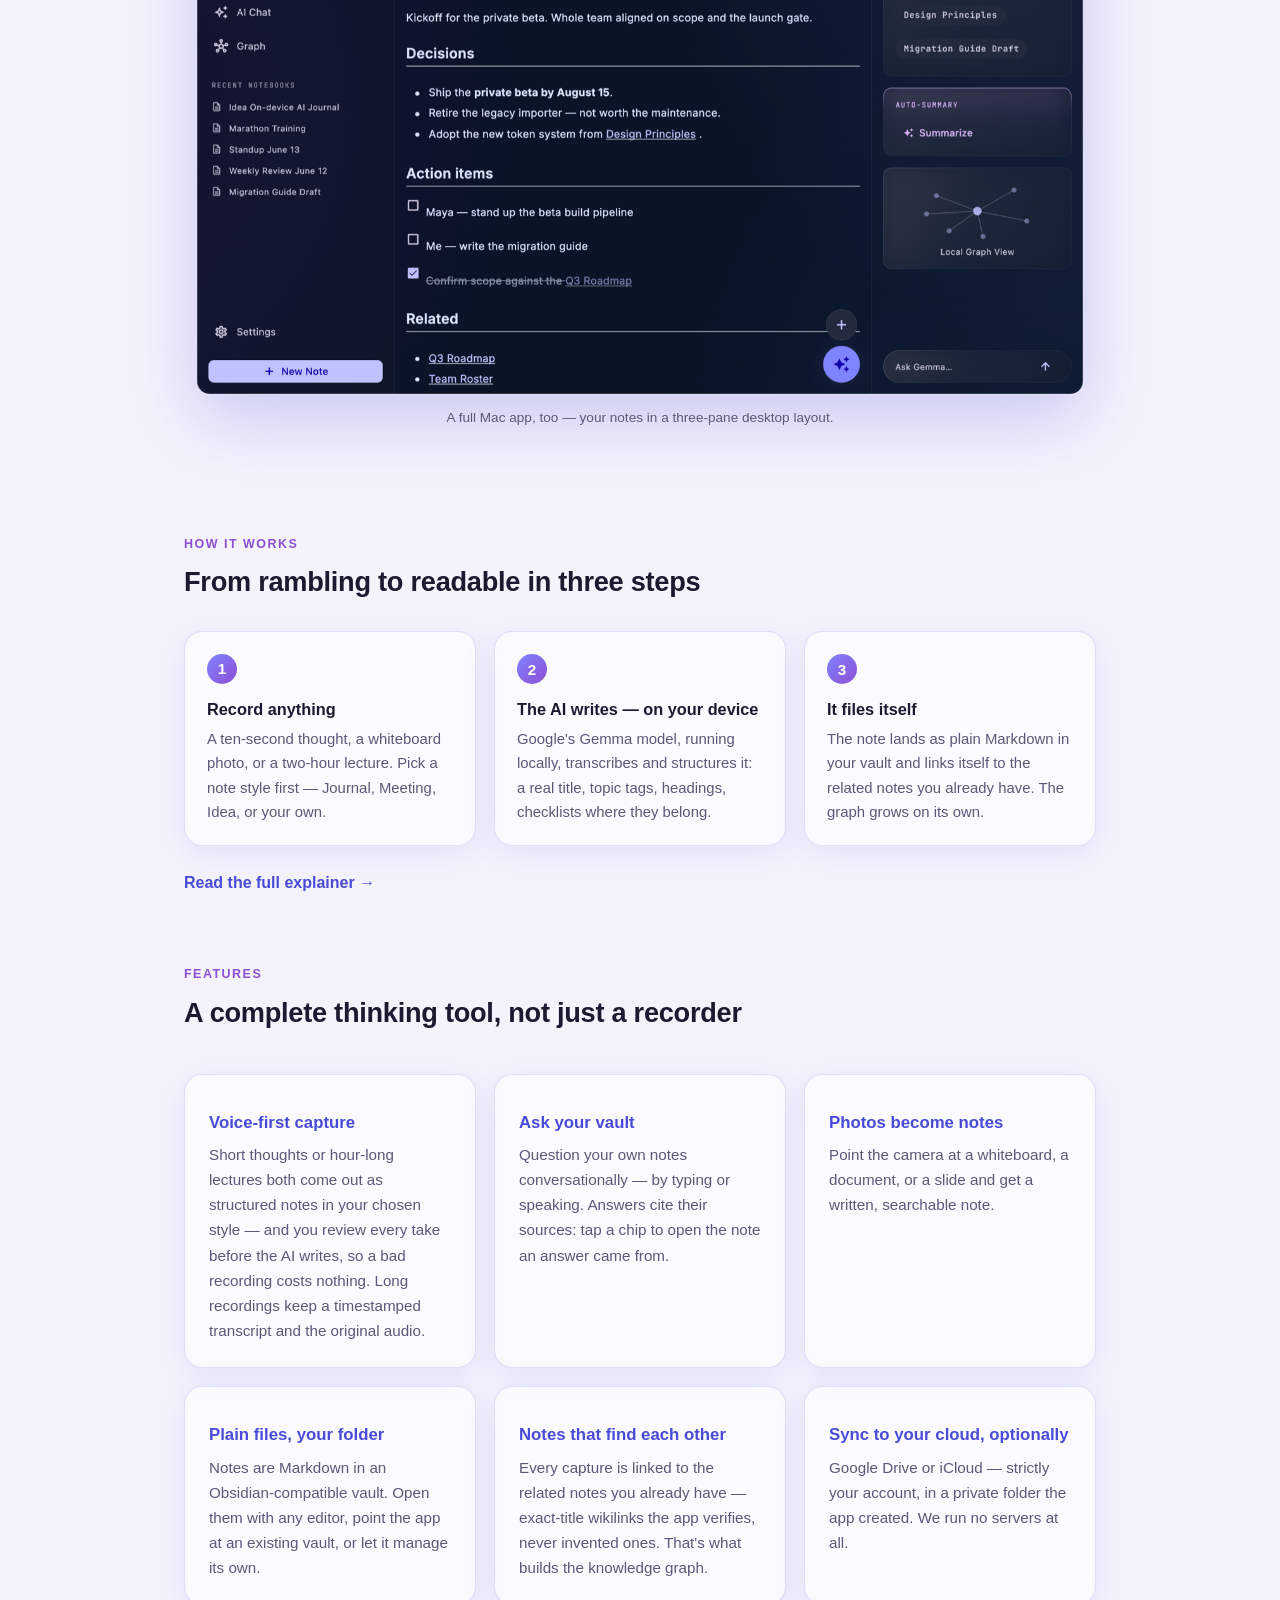
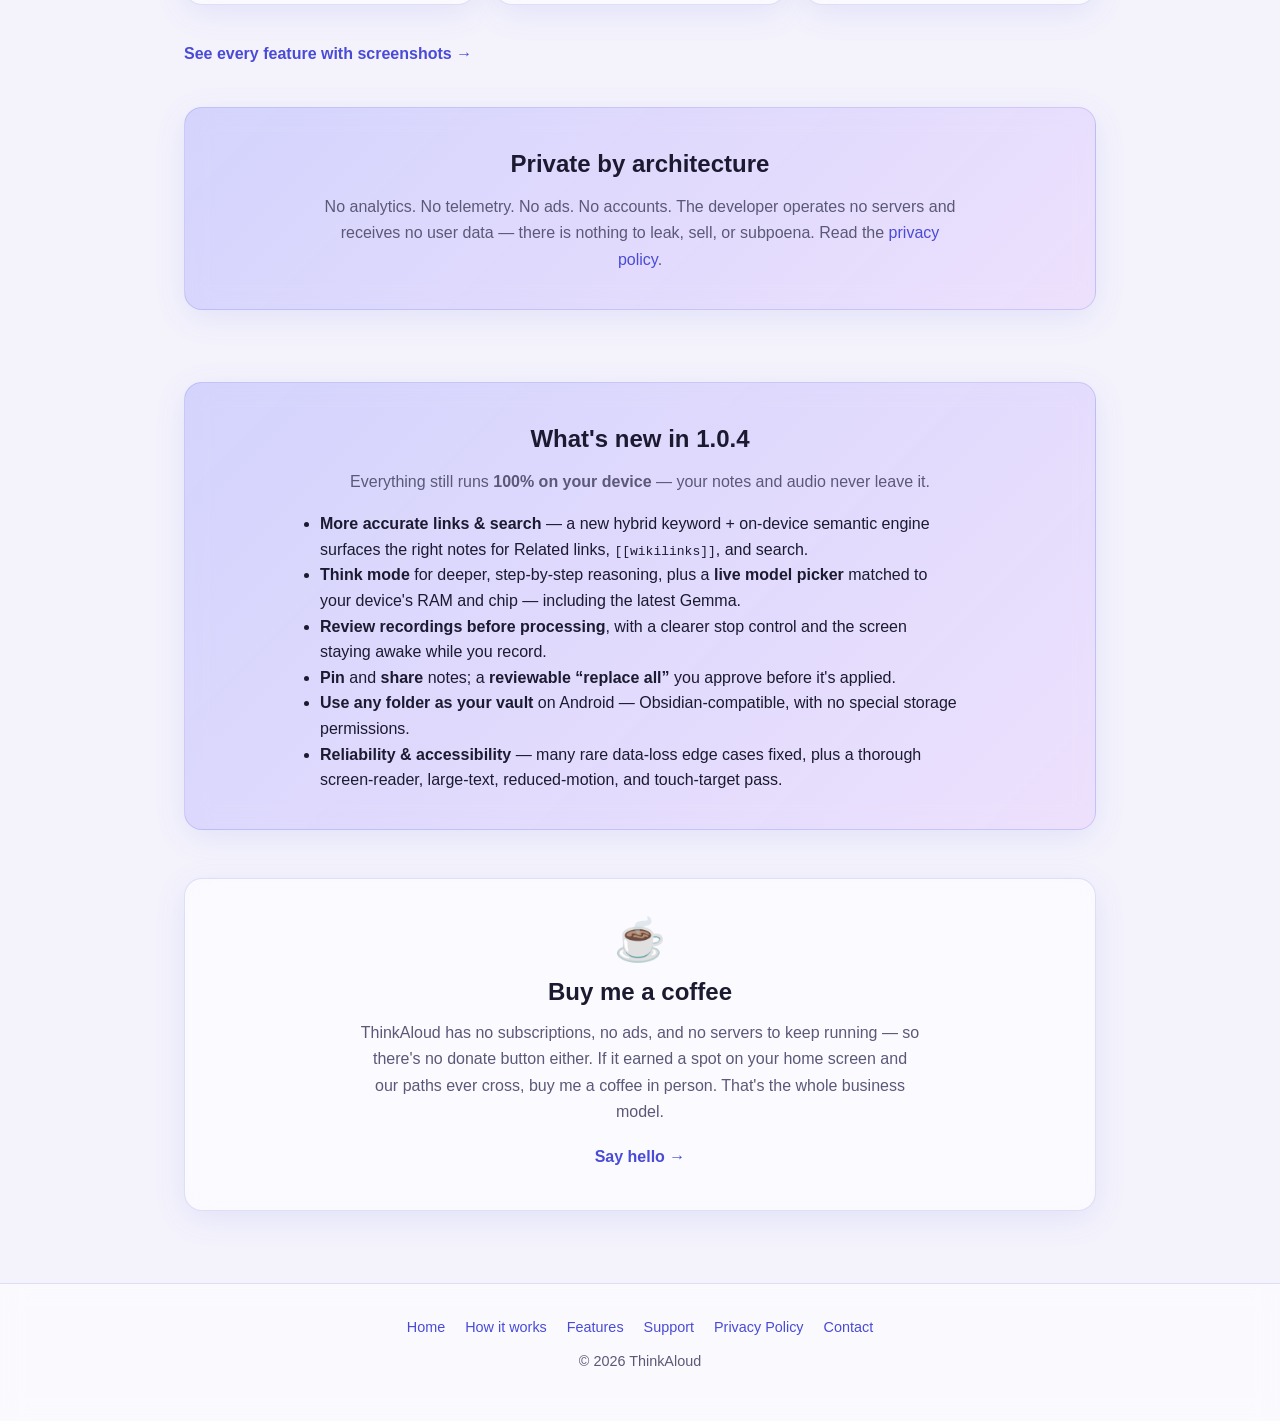
==== commit c8003431: "Update download sizes for v1.1.0 (Android ~199 MB, macOS ~97 MB, Windows ~92 MB) Co-Authored-By: Cla" ====
--- a/index.html
+++ b/index.html
@@ -78,8 +78,8 @@
       </a>
     </div>
     <p class="store-note">The Android APK, Windows installer, and macOS app are direct
-    downloads you install yourself · 64-bit&nbsp;Android ~205&nbsp;MB · Windows&nbsp;10/11
-    64-bit ~65&nbsp;MB · macOS&nbsp;10.15+ universal ~59&nbsp;MB.
+    downloads you install yourself · 64-bit&nbsp;Android ~199&nbsp;MB · Windows&nbsp;10/11
+    64-bit ~92&nbsp;MB · macOS&nbsp;10.15+ universal ~97&nbsp;MB.
     On iPhone &amp; iPad, get it from the App&nbsp;Store.</p>
 
     <div class="shots">
@@ -206,7 +206,7 @@
     <p>ThinkAloud has no subscriptions, no ads, and no servers to keep running — so
     there's no donate button either. If it earned a spot on your home screen and our
     paths ever cross, buy me a coffee in person. That's the whole business model.</p>
-    <a class="more-link" href="https://github.com/ghanashyamvtatti/thinkaloud-site/issues">Say hello →</a>
+    <a class="more-link" href="https://www.linkedin.com/in/ghanashyam-vt/" target="_blank" rel="noopener">Say hello →</a>
   </section>
 </div>
 </main>
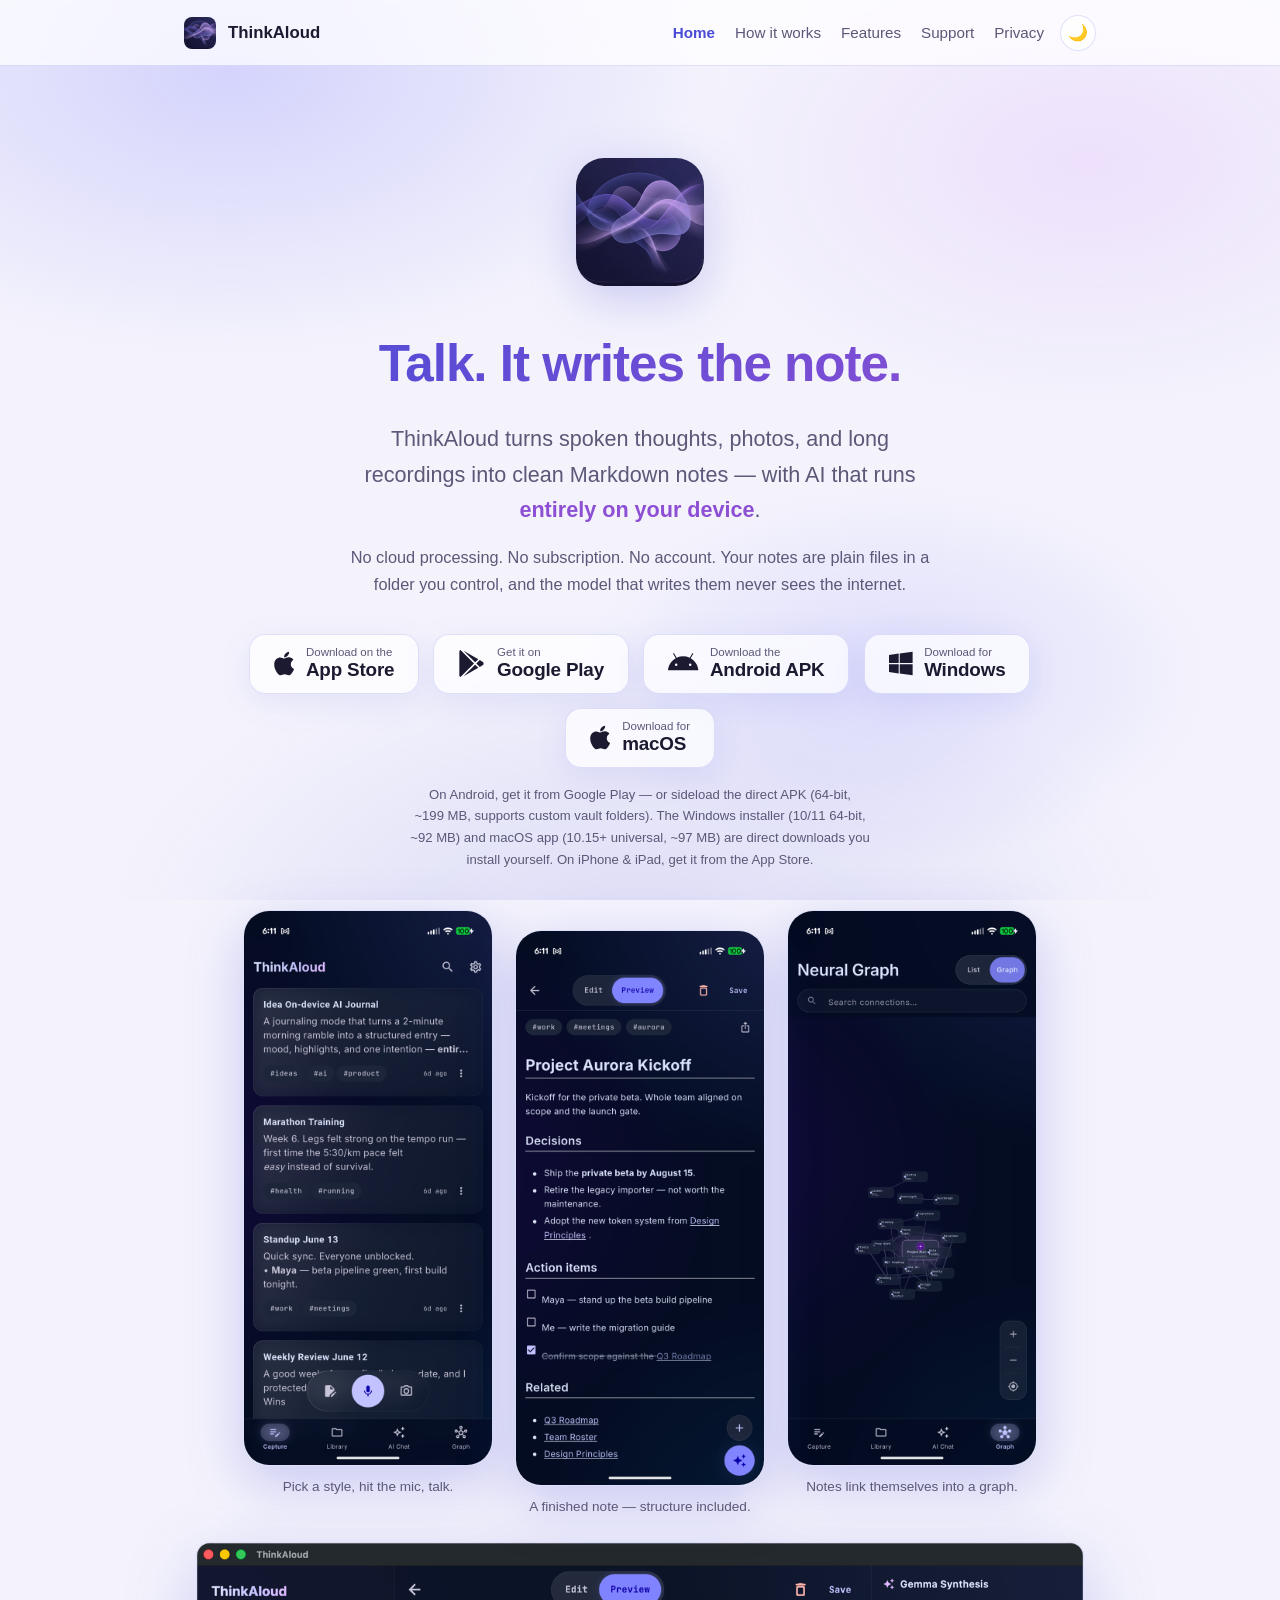
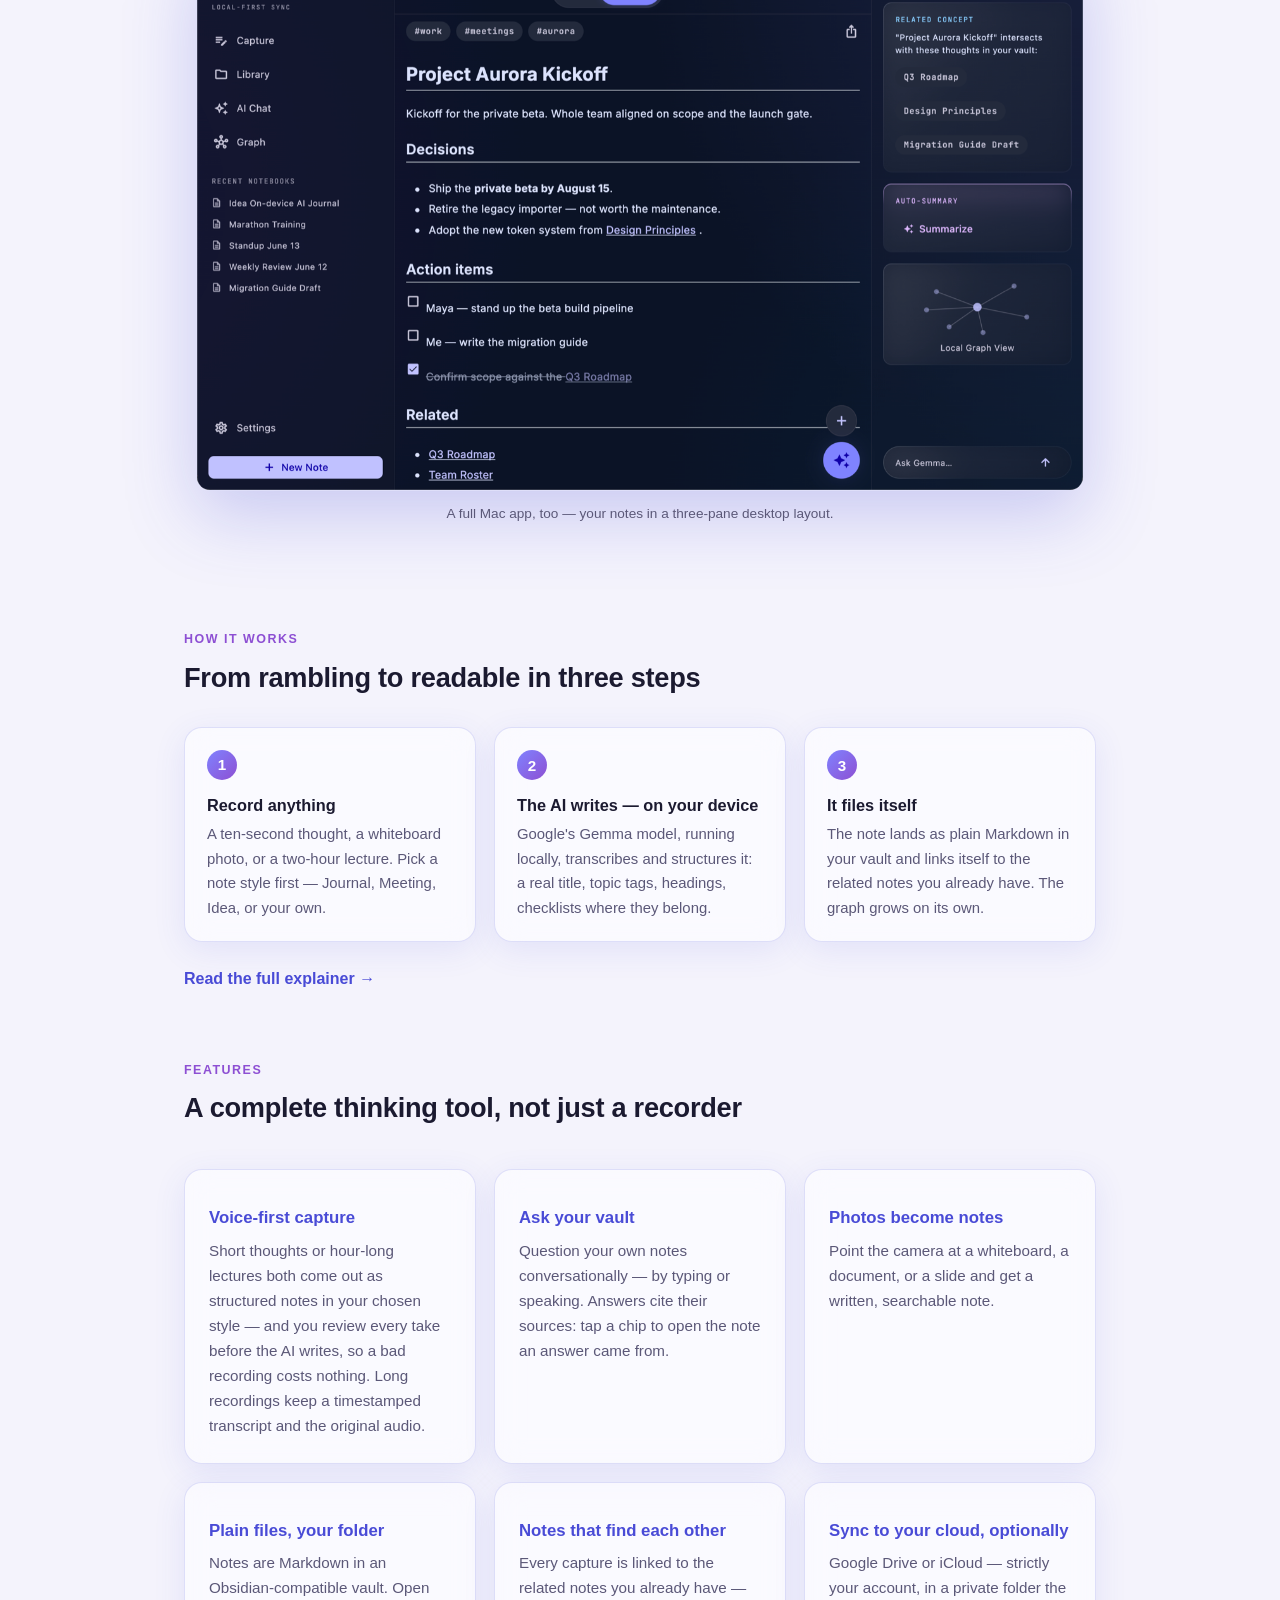
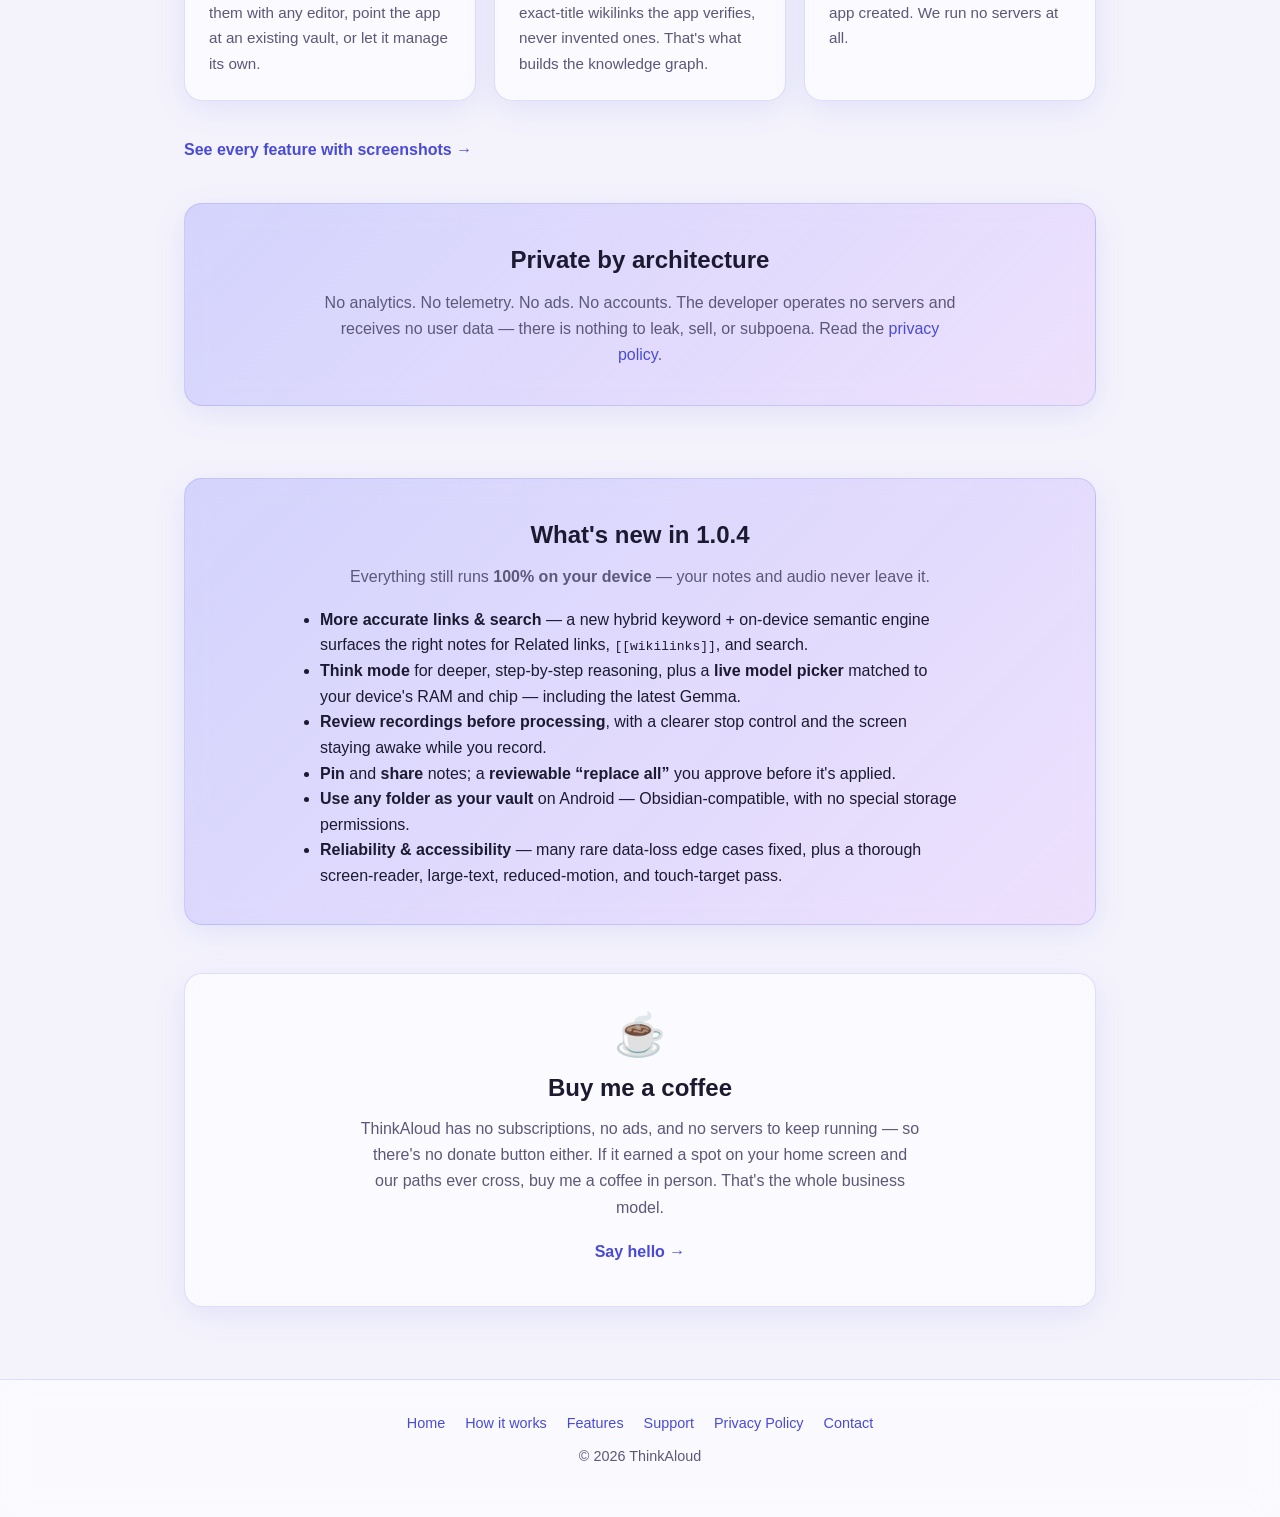
==== commit af23e4b2: "Android is live on Google Play — add Play badge, keep APK as sideload option Co-Authored-By: Claude " ====
--- a/index.html
+++ b/index.html
@@ -52,8 +52,17 @@
           <span class="store-large">App&nbsp;Store</span>
         </span>
       </a>
+      <a class="store-btn" href="https://play.google.com/store/apps/details?id=com.thinkaloud.thinkaloud&amp;pcampaignid=web_share"
+         target="_blank" rel="noopener"
+         aria-label="Get ThinkAloud on Google Play">
+        <svg class="store-icon" viewBox="0 0 512 512" aria-hidden="true" focusable="false"><path d="M325.3 234.3L104.6 13l280.8 161.2-60.1 60.1zM47 0C34 6.8 25.3 19.2 25.3 35.3v441.3c0 16.1 8.7 28.5 21.7 35.3l256.6-256L47 0zm425.2 225.6l-58.9-34.1-65.7 64.5 65.7 64.5 60.1-34.1c18-14.3 18-46.5-1.2-60.8zM104.6 499l280.8-161.2-60.1-60.1L104.6 499z"/></svg>
+        <span class="store-txt">
+          <span class="store-small">Get it on</span>
+          <span class="store-large">Google&nbsp;Play</span>
+        </span>
+      </a>
       <a class="store-btn" href="https://github.com/ghanashyamvtatti/thinkaloud-site/releases/latest/download/thinkaloud-android.apk"
-         aria-label="Download the ThinkAloud Android APK, version 1.0.4 — direct download">
+         aria-label="Download the ThinkAloud Android APK — direct download for sideloading">
         <svg class="store-icon" viewBox="0 0 576 512" aria-hidden="true" focusable="false"><path d="M420.55 301.93a24 24 0 1 1 24-24 24 24 0 0 1-24 24m-265.1 0a24 24 0 1 1 24-24 24 24 0 0 1-24 24m273.7-144.48 47.94-83a10 10 0 1 0-17.27-10l-48.54 84.07a301.25 301.25 0 0 0-246.56 0L116.18 64.45a10 10 0 1 0-17.27 10l47.94 83C64.53 202.22 8.24 285.55 0 384h576c-8.24-98.45-64.54-181.78-146.85-226.55"/></svg>
         <span class="store-txt">
           <span class="store-small">Download the</span>
@@ -77,9 +86,10 @@
         </span>
       </a>
     </div>
-    <p class="store-note">The Android APK, Windows installer, and macOS app are direct
-    downloads you install yourself · 64-bit&nbsp;Android ~199&nbsp;MB · Windows&nbsp;10/11
-    64-bit ~92&nbsp;MB · macOS&nbsp;10.15+ universal ~97&nbsp;MB.
+    <p class="store-note">On Android, get it from Google&nbsp;Play — or sideload the
+    direct APK (64-bit, ~199&nbsp;MB, supports custom vault folders). The Windows
+    installer (10/11 64-bit, ~92&nbsp;MB) and macOS app (10.15+ universal,
+    ~97&nbsp;MB) are direct downloads you install yourself.
     On iPhone &amp; iPad, get it from the App&nbsp;Store.</p>
 
     <div class="shots">
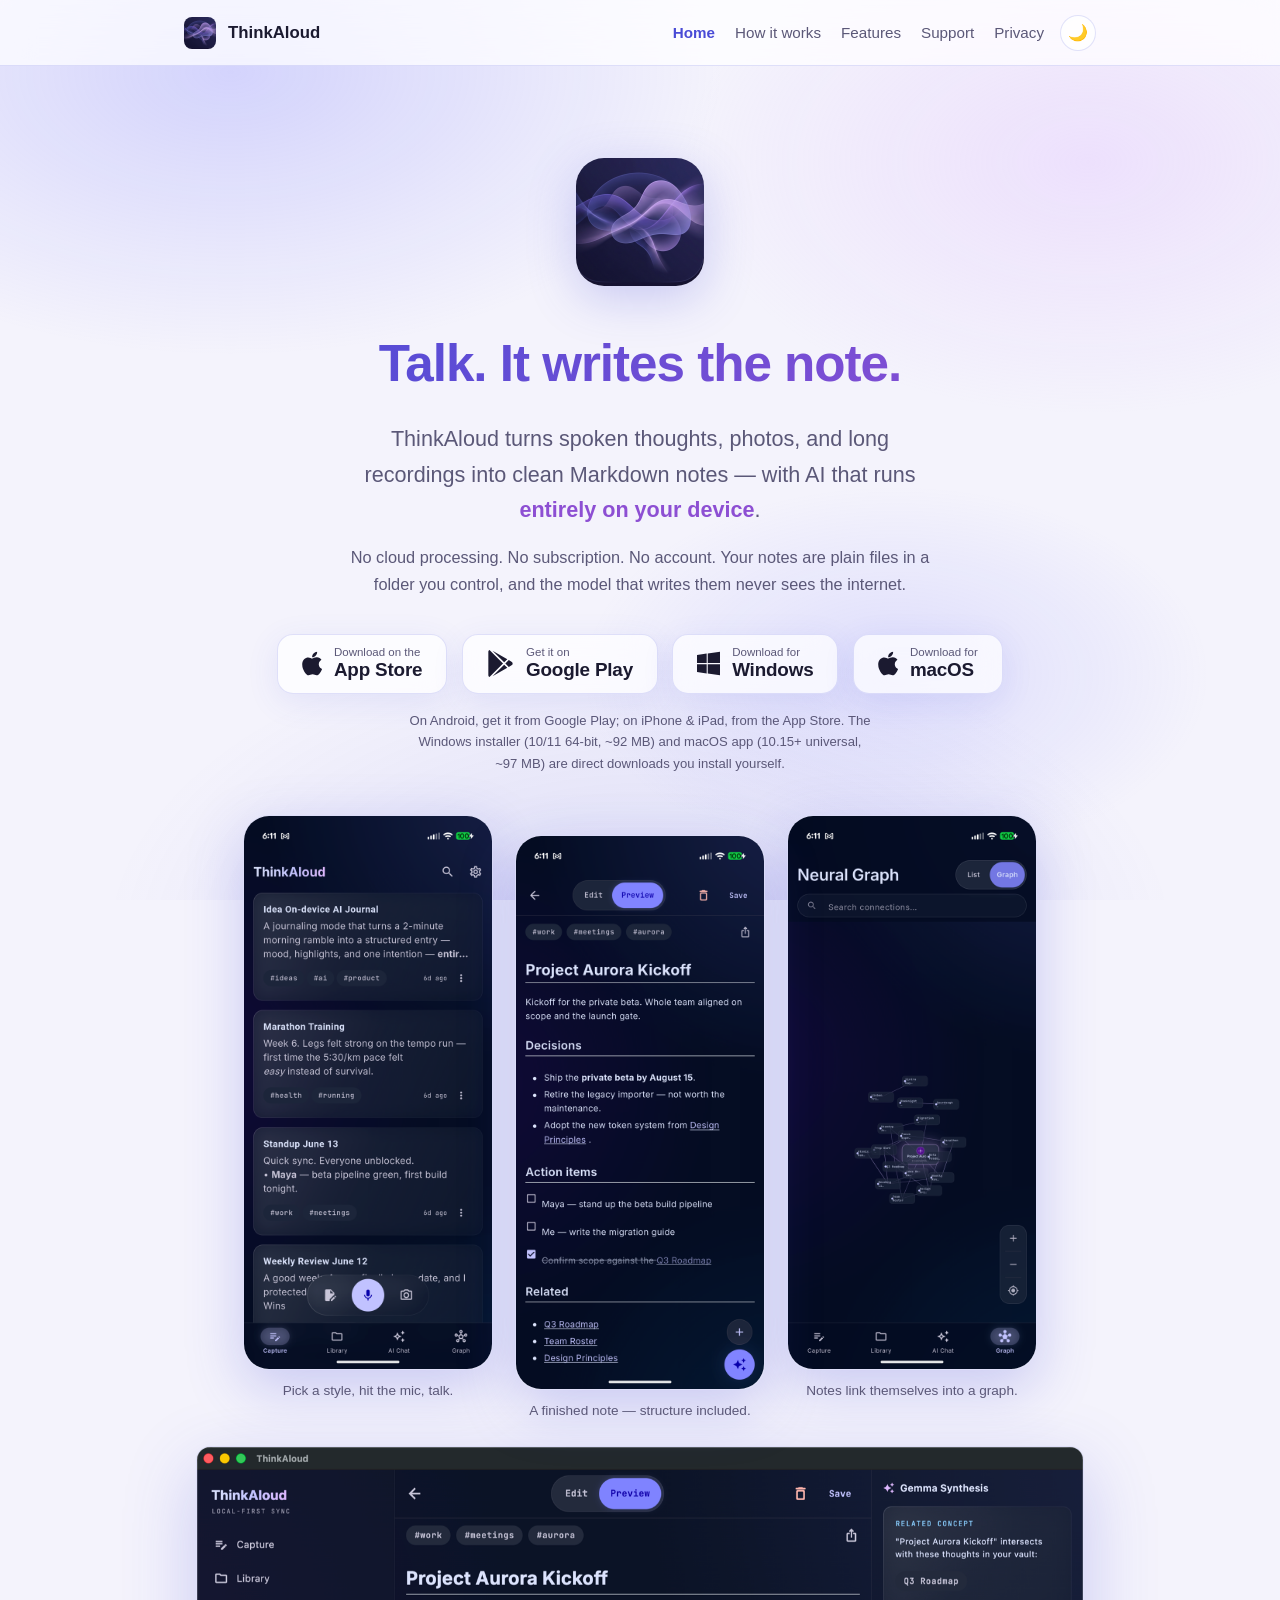
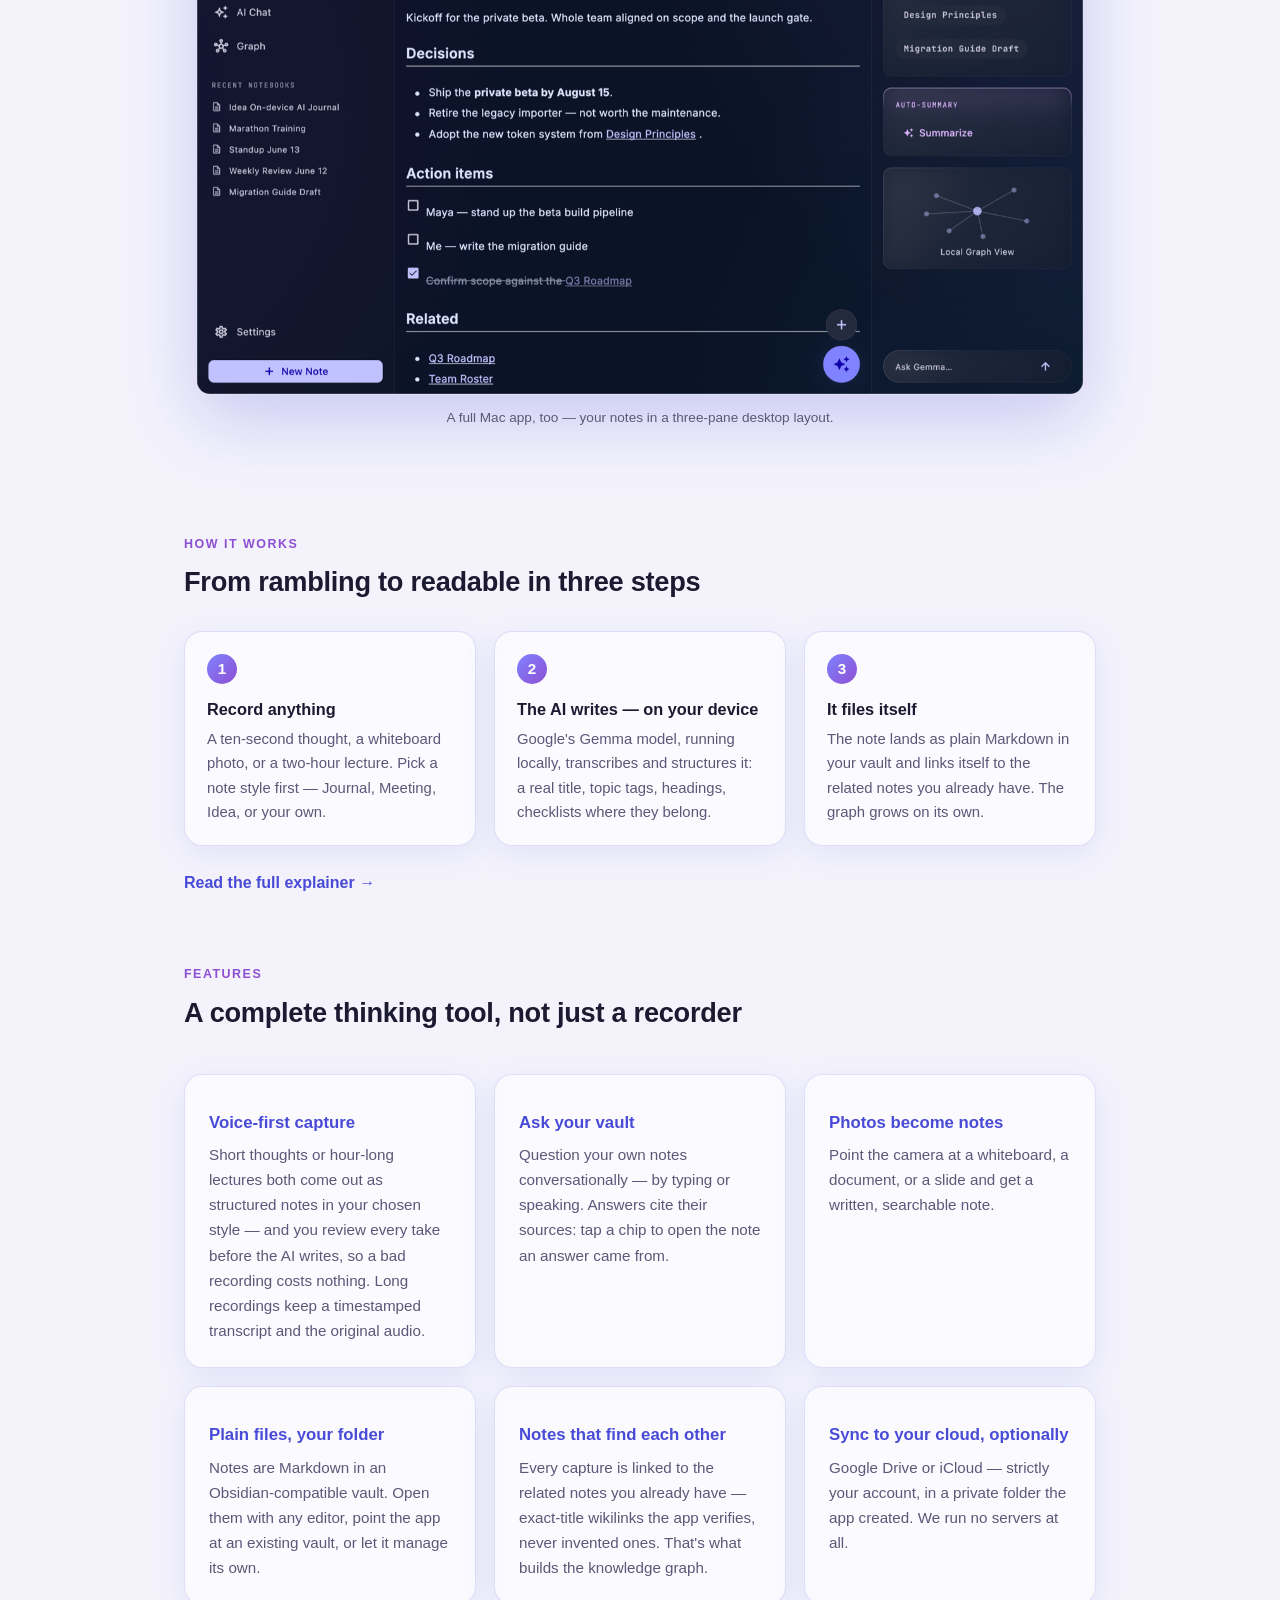
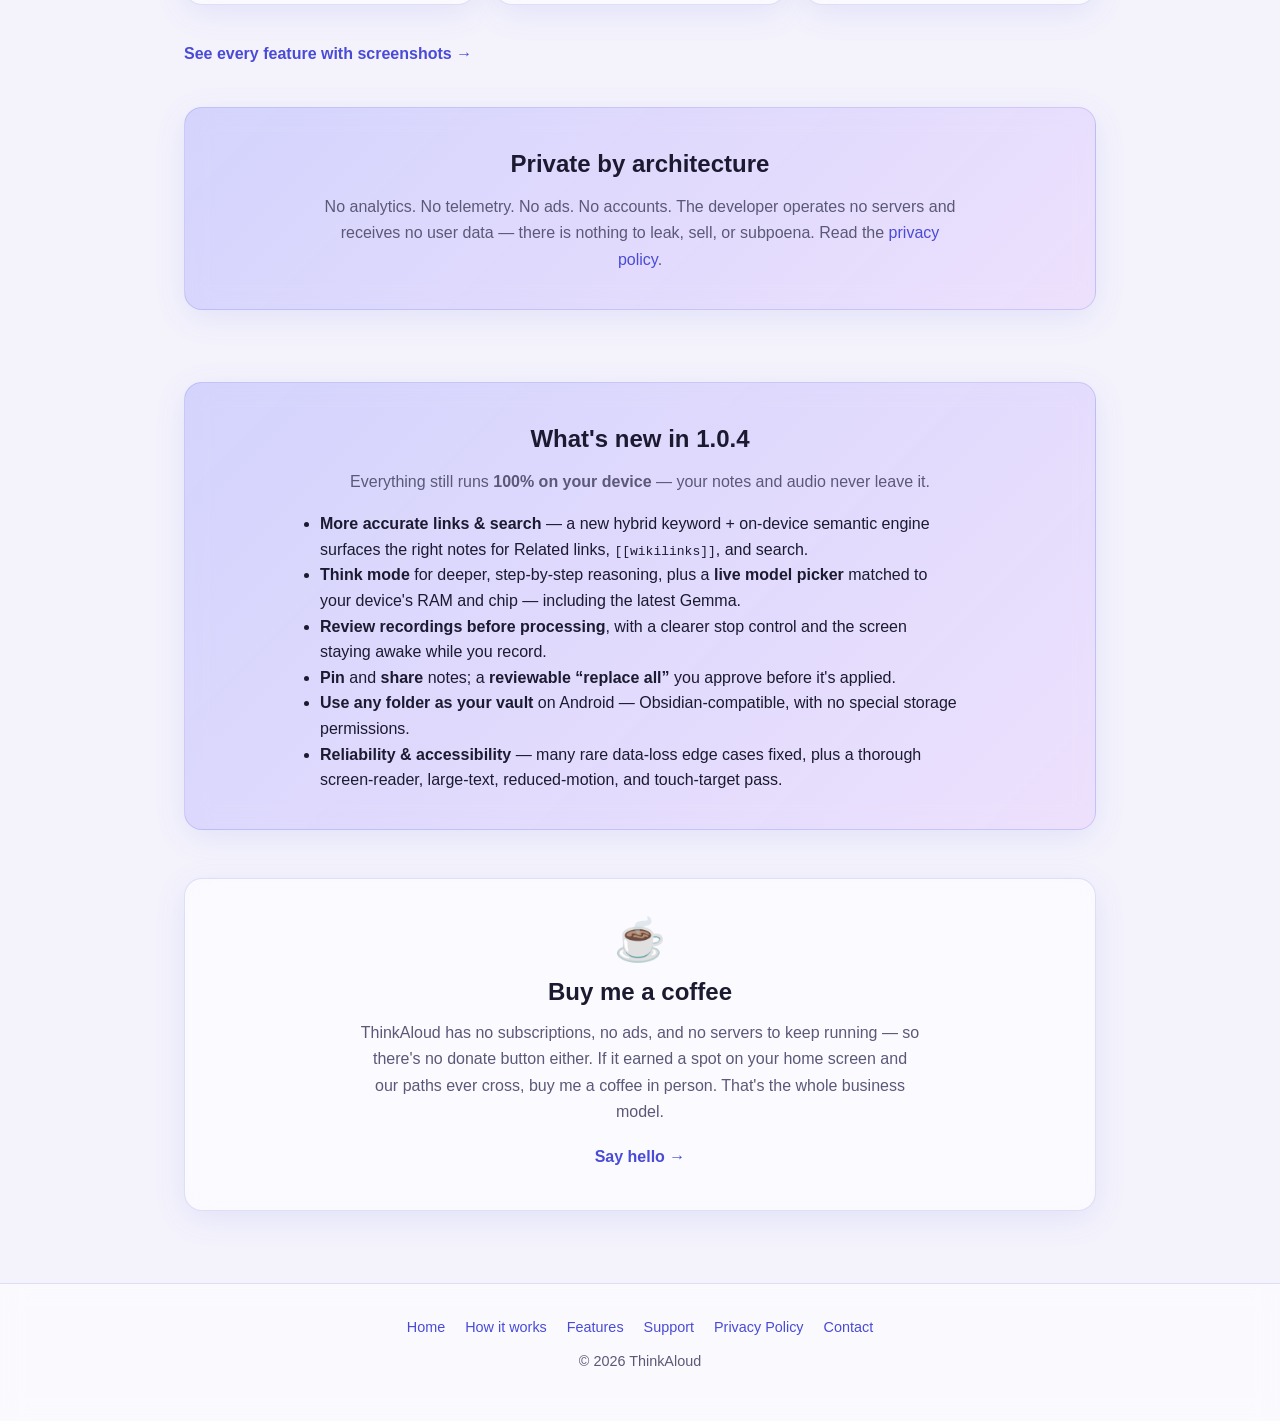
==== commit 4a6e9f71: "Remove the direct-APK button — Google Play is the Android channel now Co-Authored-By: Claude Fable 5" ====
--- a/index.html
+++ b/index.html
@@ -61,14 +61,6 @@
           <span class="store-large">Google&nbsp;Play</span>
         </span>
       </a>
-      <a class="store-btn" href="https://github.com/ghanashyamvtatti/thinkaloud-site/releases/latest/download/thinkaloud-android.apk"
-         aria-label="Download the ThinkAloud Android APK — direct download for sideloading">
-        <svg class="store-icon" viewBox="0 0 576 512" aria-hidden="true" focusable="false"><path d="M420.55 301.93a24 24 0 1 1 24-24 24 24 0 0 1-24 24m-265.1 0a24 24 0 1 1 24-24 24 24 0 0 1-24 24m273.7-144.48 47.94-83a10 10 0 1 0-17.27-10l-48.54 84.07a301.25 301.25 0 0 0-246.56 0L116.18 64.45a10 10 0 1 0-17.27 10l47.94 83C64.53 202.22 8.24 285.55 0 384h576c-8.24-98.45-64.54-181.78-146.85-226.55"/></svg>
-        <span class="store-txt">
-          <span class="store-small">Download the</span>
-          <span class="store-large">Android&nbsp;APK</span>
-        </span>
-      </a>
       <a class="store-btn" href="https://github.com/ghanashyamvtatti/thinkaloud-site/releases/latest/download/thinkaloud-windows-setup.exe"
          aria-label="Download the ThinkAloud Windows installer — direct download">
         <svg class="store-icon" viewBox="0 0 448 512" aria-hidden="true" focusable="false"><path d="M0 93.7l183.6-25.3v177.4H0V93.7zm0 324.6l183.6 25.3V268.4H0v149.9zm203.8 28L448 480V268.4H203.8v177.9zm0-380.6v180.1H448V32L203.8 65.7z"/></svg>
@@ -86,11 +78,10 @@
         </span>
       </a>
     </div>
-    <p class="store-note">On Android, get it from Google&nbsp;Play — or sideload the
-    direct APK (64-bit, ~199&nbsp;MB, supports custom vault folders). The Windows
-    installer (10/11 64-bit, ~92&nbsp;MB) and macOS app (10.15+ universal,
-    ~97&nbsp;MB) are direct downloads you install yourself.
-    On iPhone &amp; iPad, get it from the App&nbsp;Store.</p>
+    <p class="store-note">On Android, get it from Google&nbsp;Play; on iPhone &amp;
+    iPad, from the App&nbsp;Store. The Windows installer (10/11 64-bit,
+    ~92&nbsp;MB) and macOS app (10.15+ universal, ~97&nbsp;MB) are direct
+    downloads you install yourself.</p>
 
     <div class="shots">
       <figure class="phone">
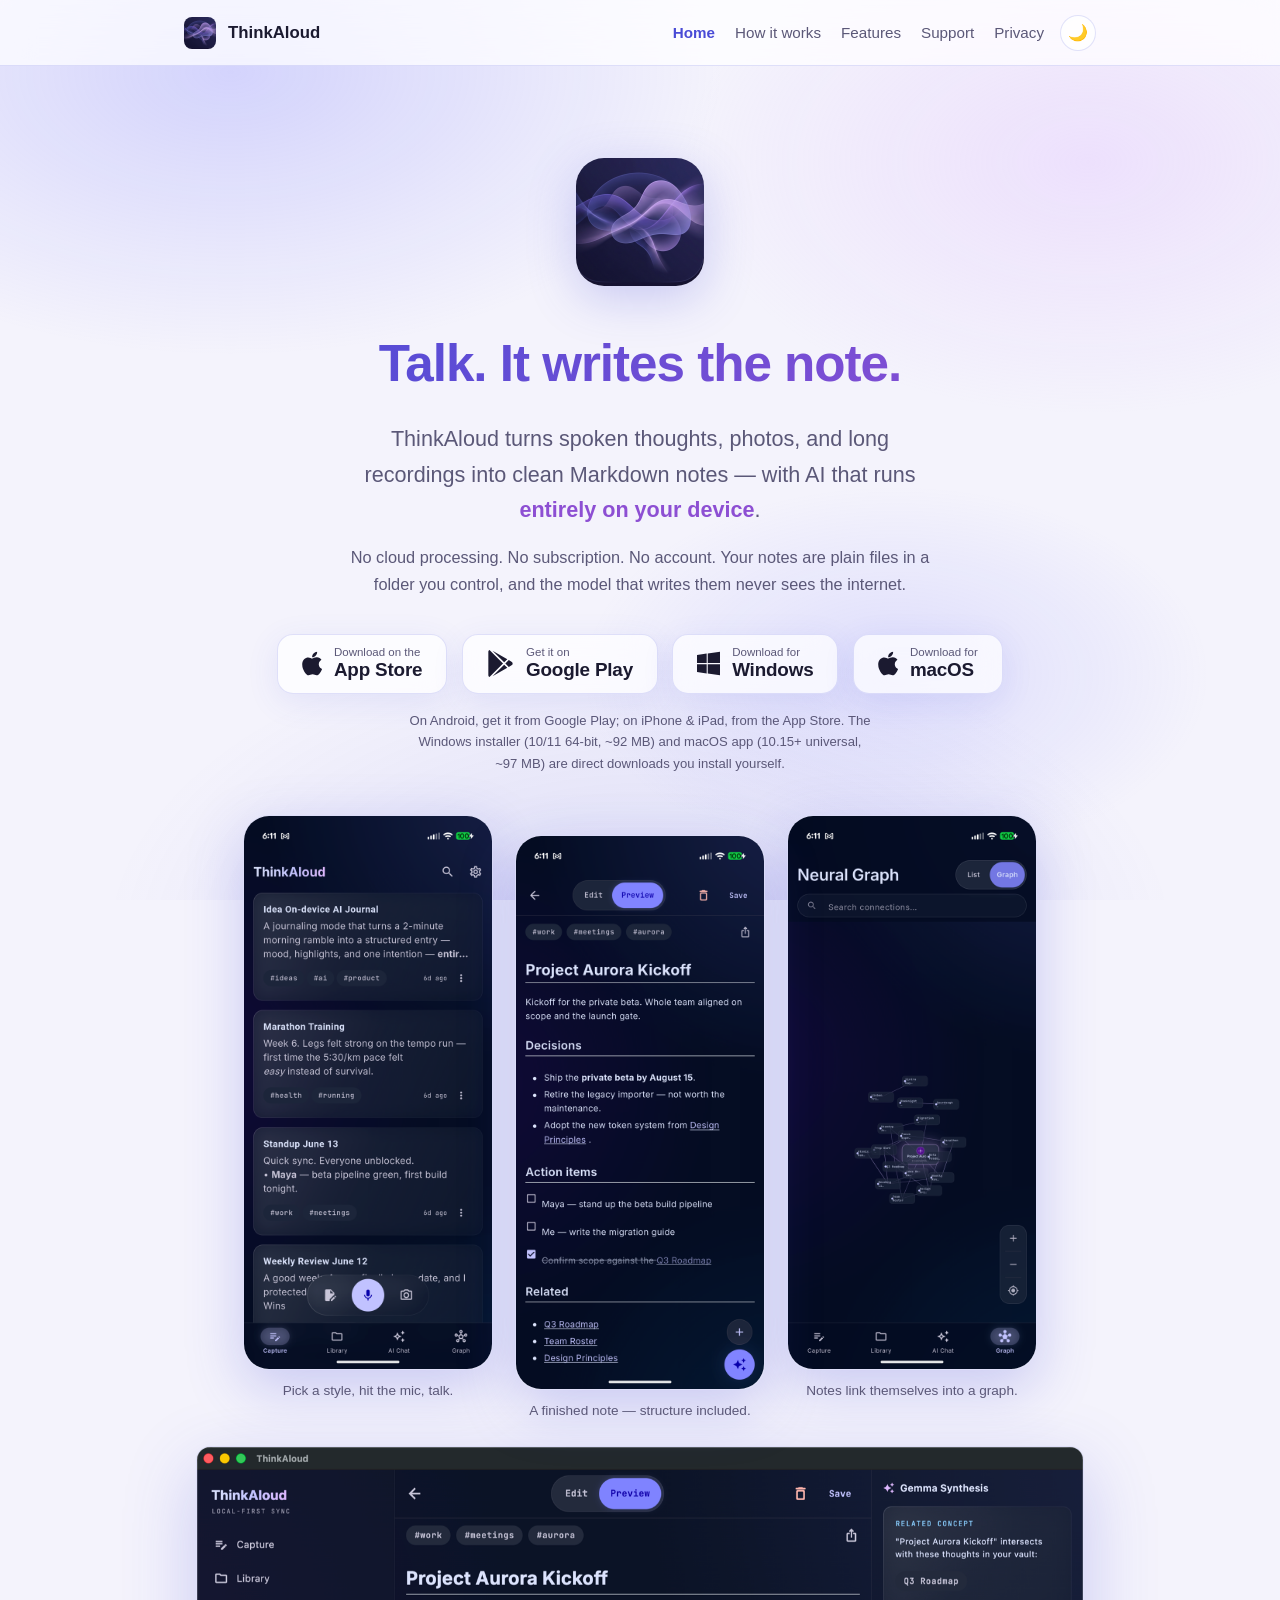
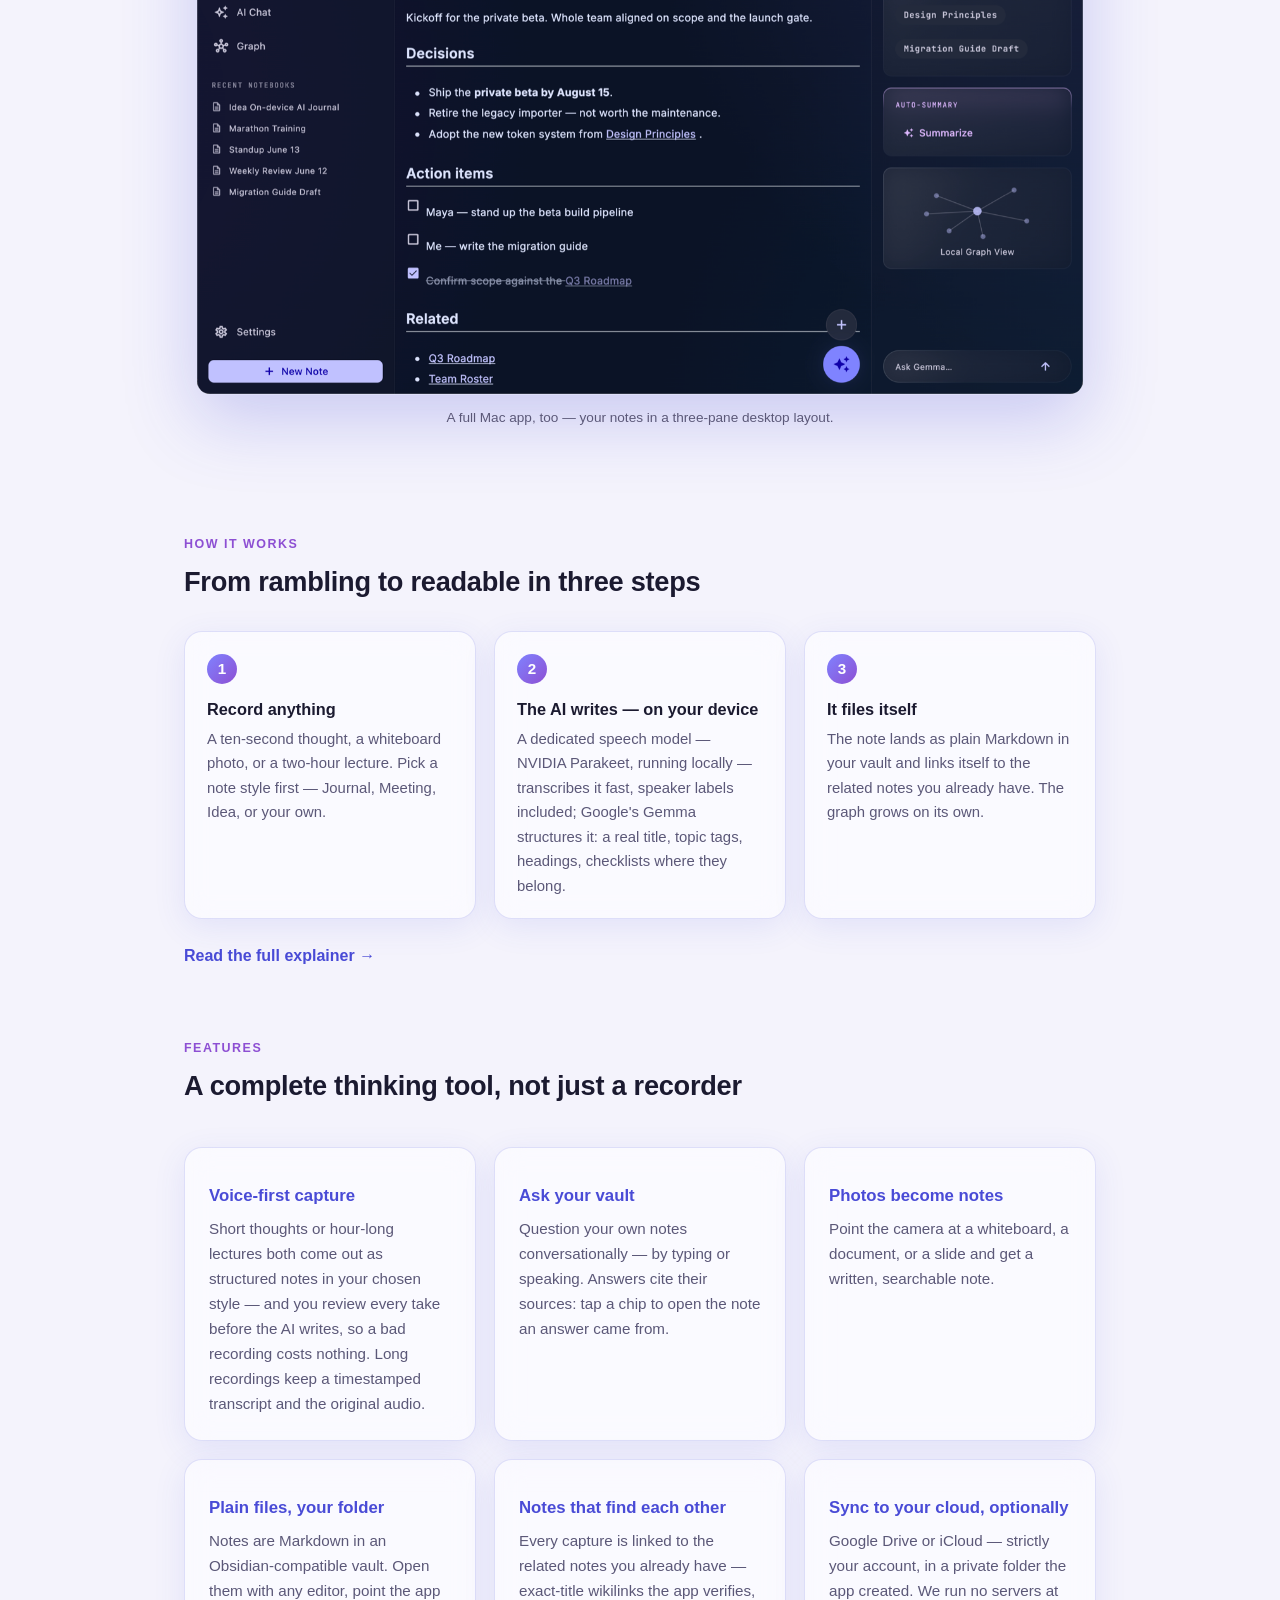
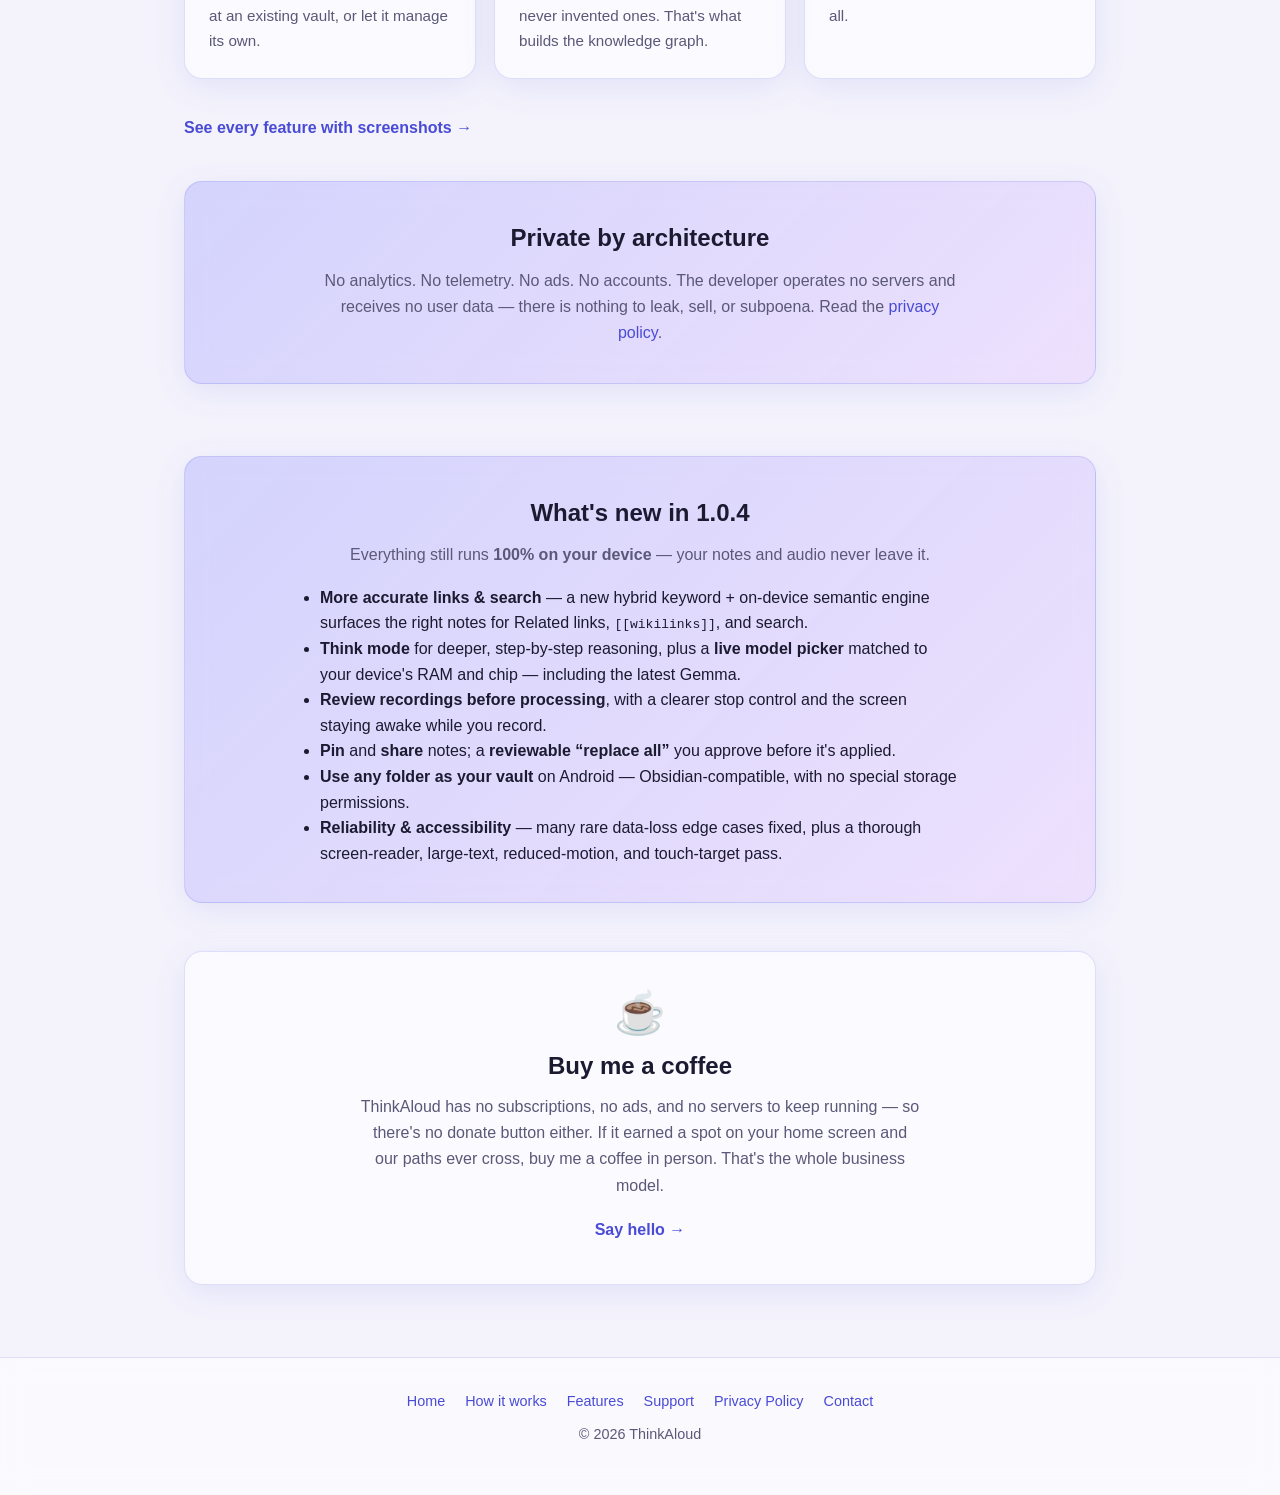
==== commit 9149a23e: "Update copy for v1.1.0: Parakeet is the default on-device transcriber - Home step 2, How (short + lo" ====
--- a/index.html
+++ b/index.html
@@ -118,7 +118,8 @@
     </div>
     <div class="step">
       <h3>The AI writes — on your device</h3>
-      <p>Google's Gemma model, running locally, transcribes and structures it:
+      <p>A dedicated speech model — NVIDIA Parakeet, running locally —
+      transcribes it fast, speaker labels included; Google's Gemma structures it:
       a real title, topic tags, headings, checklists where they belong.</p>
     </div>
     <div class="step">
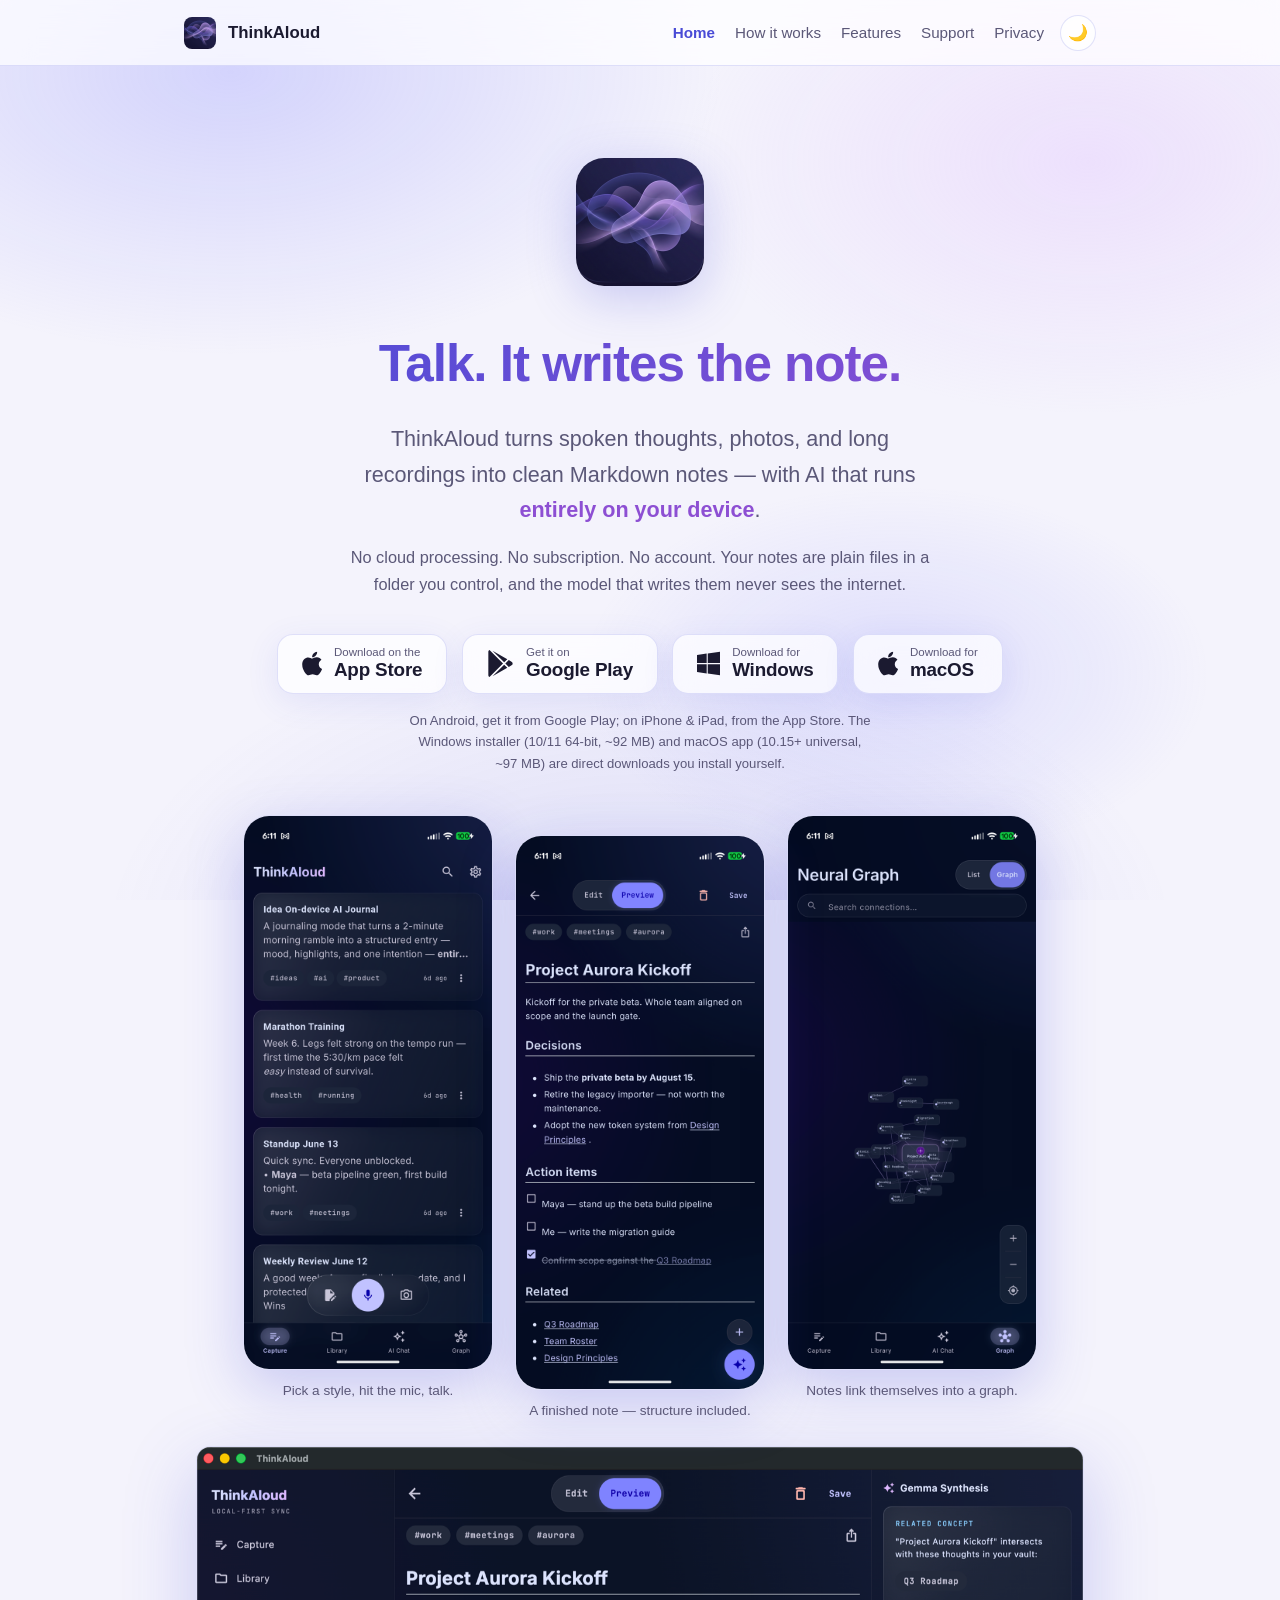
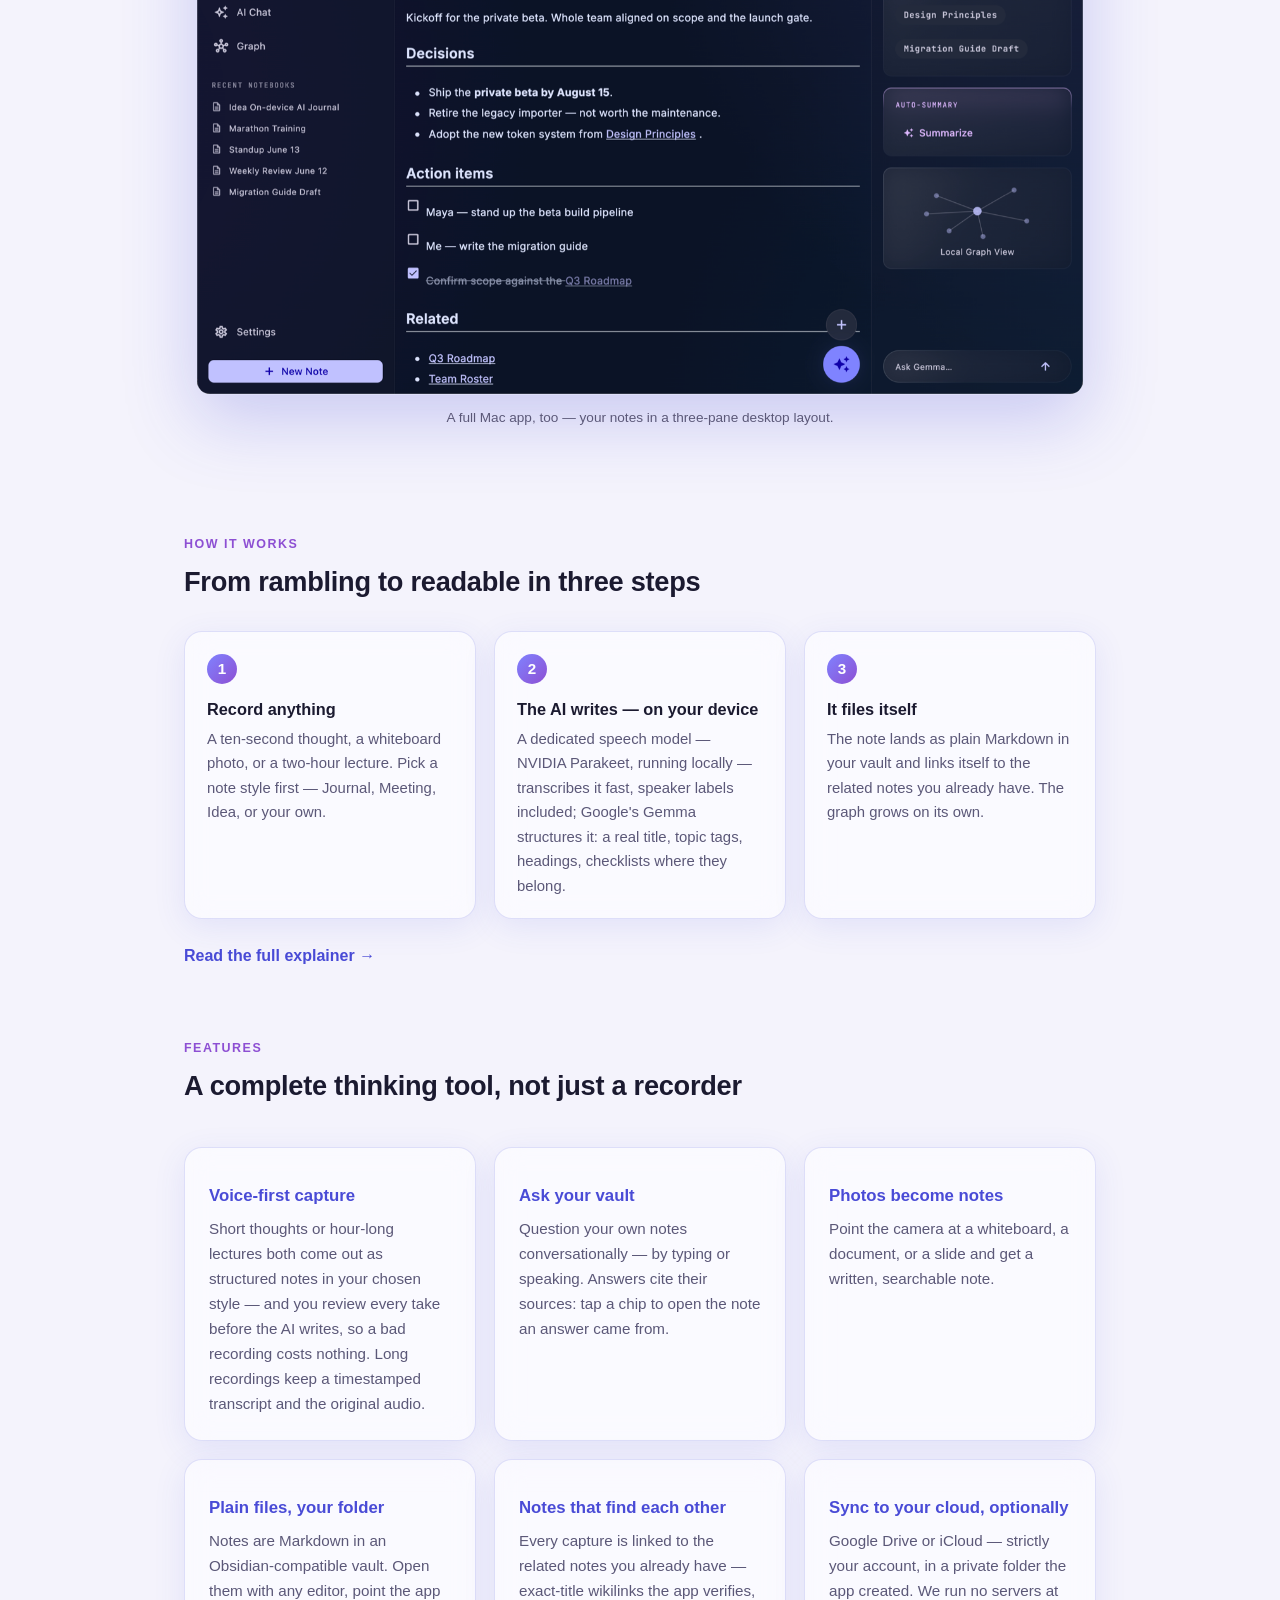
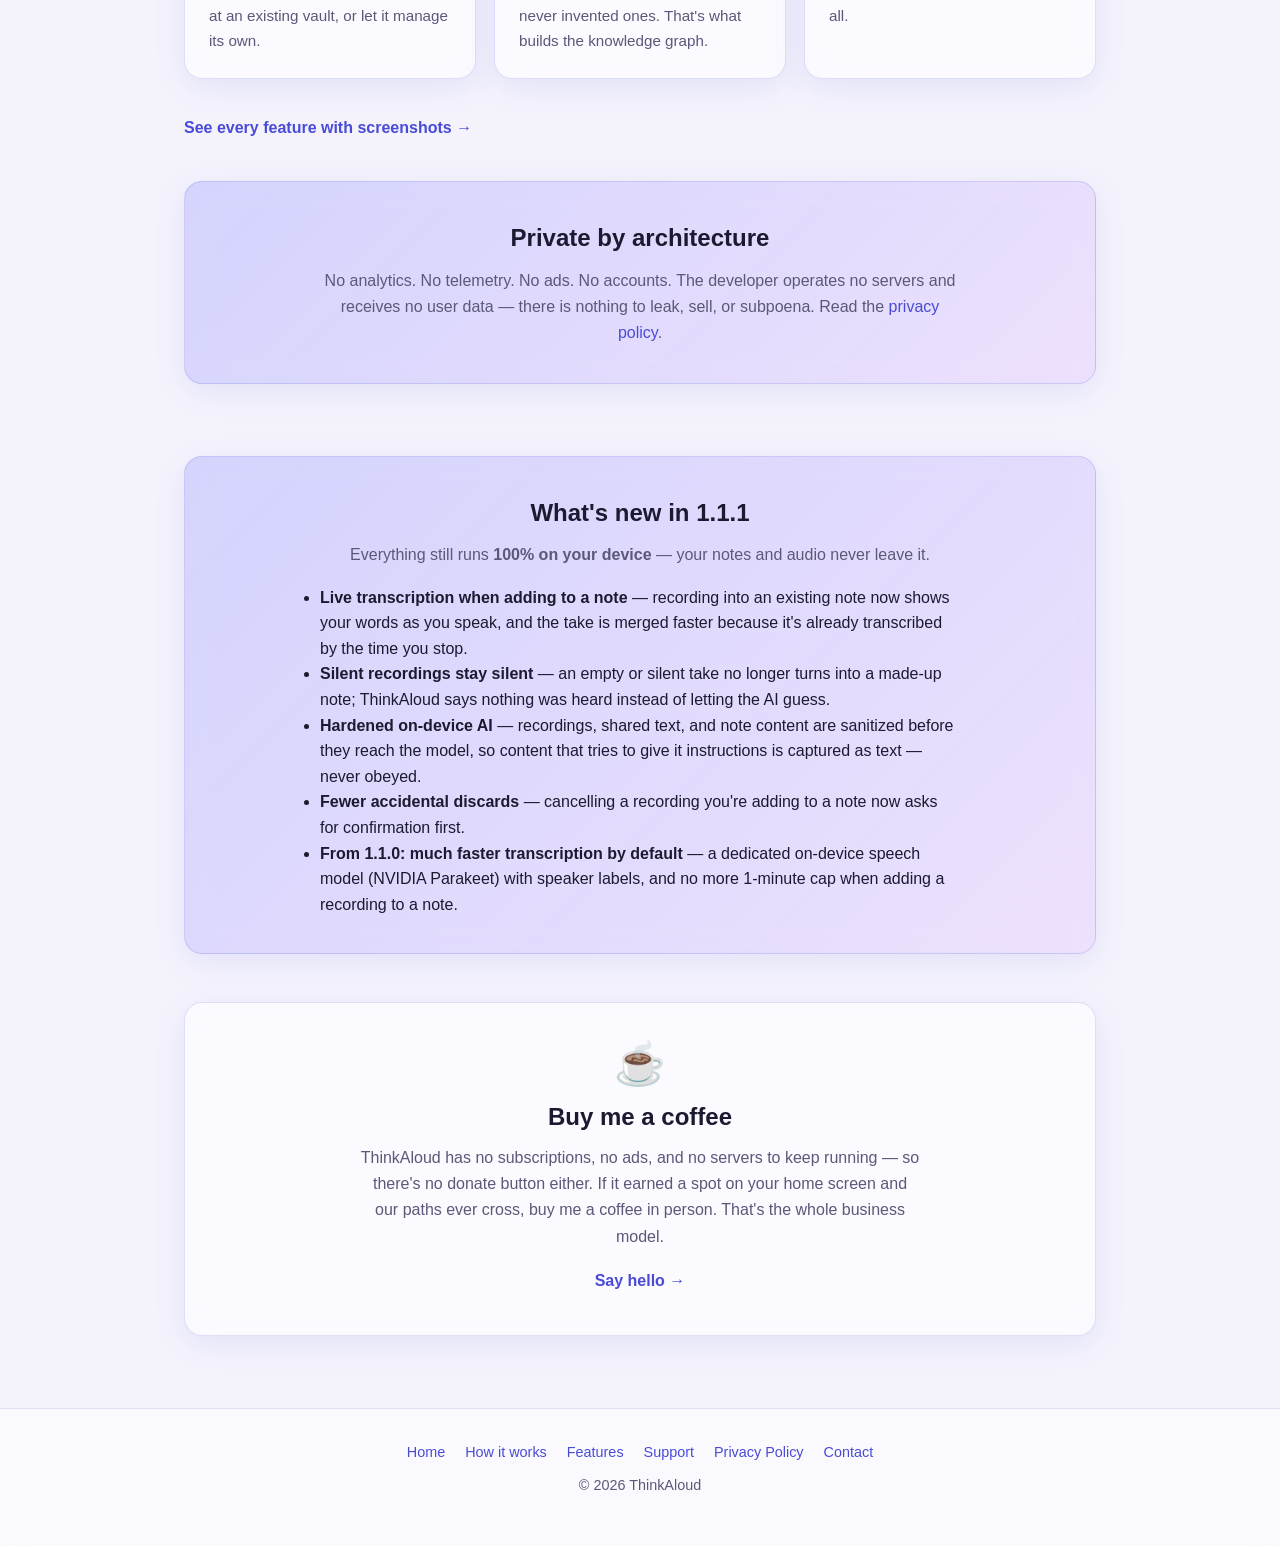
==== commit 48266c77: "What's new in 1.1.1: extend-flow live transcription, silent-take guard, hardened AI" ====
--- a/index.html
+++ b/index.html
@@ -180,25 +180,24 @@
   </section>
 
   <section class="strip" id="changelog">
-    <h2>What's new in 1.0.4</h2>
+    <h2>What's new in 1.1.1</h2>
     <p>Everything still runs <strong>100% on your device</strong> — your notes and
     audio never leave it.</p>
     <ul style="max-width: 640px; margin: 16px auto 0; text-align: left; line-height: 1.6;">
-      <li><strong>More accurate links &amp; search</strong> — a new hybrid keyword +
-      on-device semantic engine surfaces the right notes for Related links,
-      <code>[[wikilinks]]</code>, and search.</li>
-      <li><strong>Think mode</strong> for deeper, step-by-step reasoning, plus a
-      <strong>live model picker</strong> matched to your device's RAM and chip —
-      including the latest Gemma.</li>
-      <li><strong>Review recordings before processing</strong>, with a clearer stop
-      control and the screen staying awake while you record.</li>
-      <li><strong>Pin</strong> and <strong>share</strong> notes; a
-      <strong>reviewable “replace all”</strong> you approve before it's applied.</li>
-      <li><strong>Use any folder as your vault</strong> on Android — Obsidian-compatible,
-      with no special storage permissions.</li>
-      <li><strong>Reliability &amp; accessibility</strong> — many rare data-loss edge
-      cases fixed, plus a thorough screen-reader, large-text, reduced-motion, and
-      touch-target pass.</li>
+      <li><strong>Live transcription when adding to a note</strong> — recording into
+      an existing note now shows your words as you speak, and the take is merged
+      faster because it's already transcribed by the time you stop.</li>
+      <li><strong>Silent recordings stay silent</strong> — an empty or silent take
+      no longer turns into a made-up note; ThinkAloud says nothing was heard
+      instead of letting the AI guess.</li>
+      <li><strong>Hardened on-device AI</strong> — recordings, shared text, and note
+      content are sanitized before they reach the model, so content that tries to
+      give it instructions is captured as text — never obeyed.</li>
+      <li><strong>Fewer accidental discards</strong> — cancelling a recording you're
+      adding to a note now asks for confirmation first.</li>
+      <li><strong>From 1.1.0: much faster transcription by default</strong> — a
+      dedicated on-device speech model (NVIDIA Parakeet) with speaker labels, and
+      no more 1-minute cap when adding a recording to a note.</li>
     </ul>
   </section>
 
